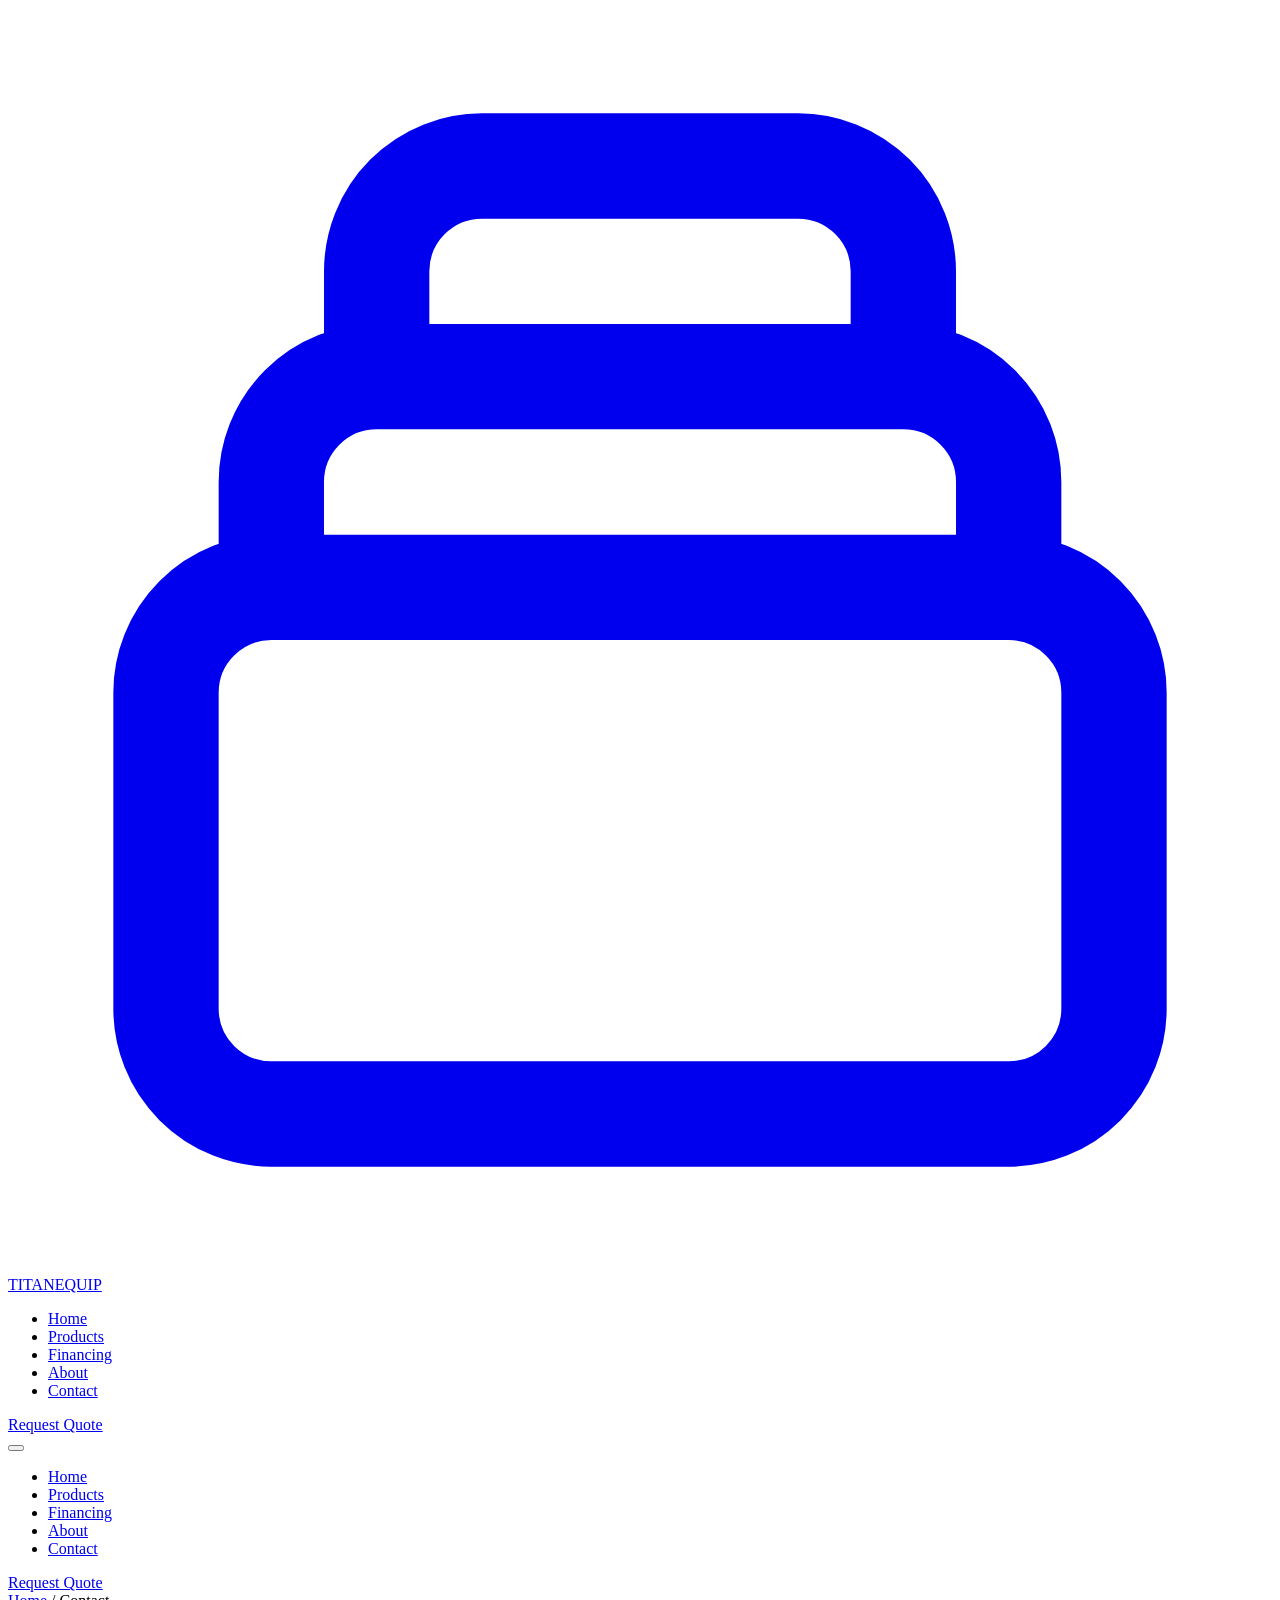
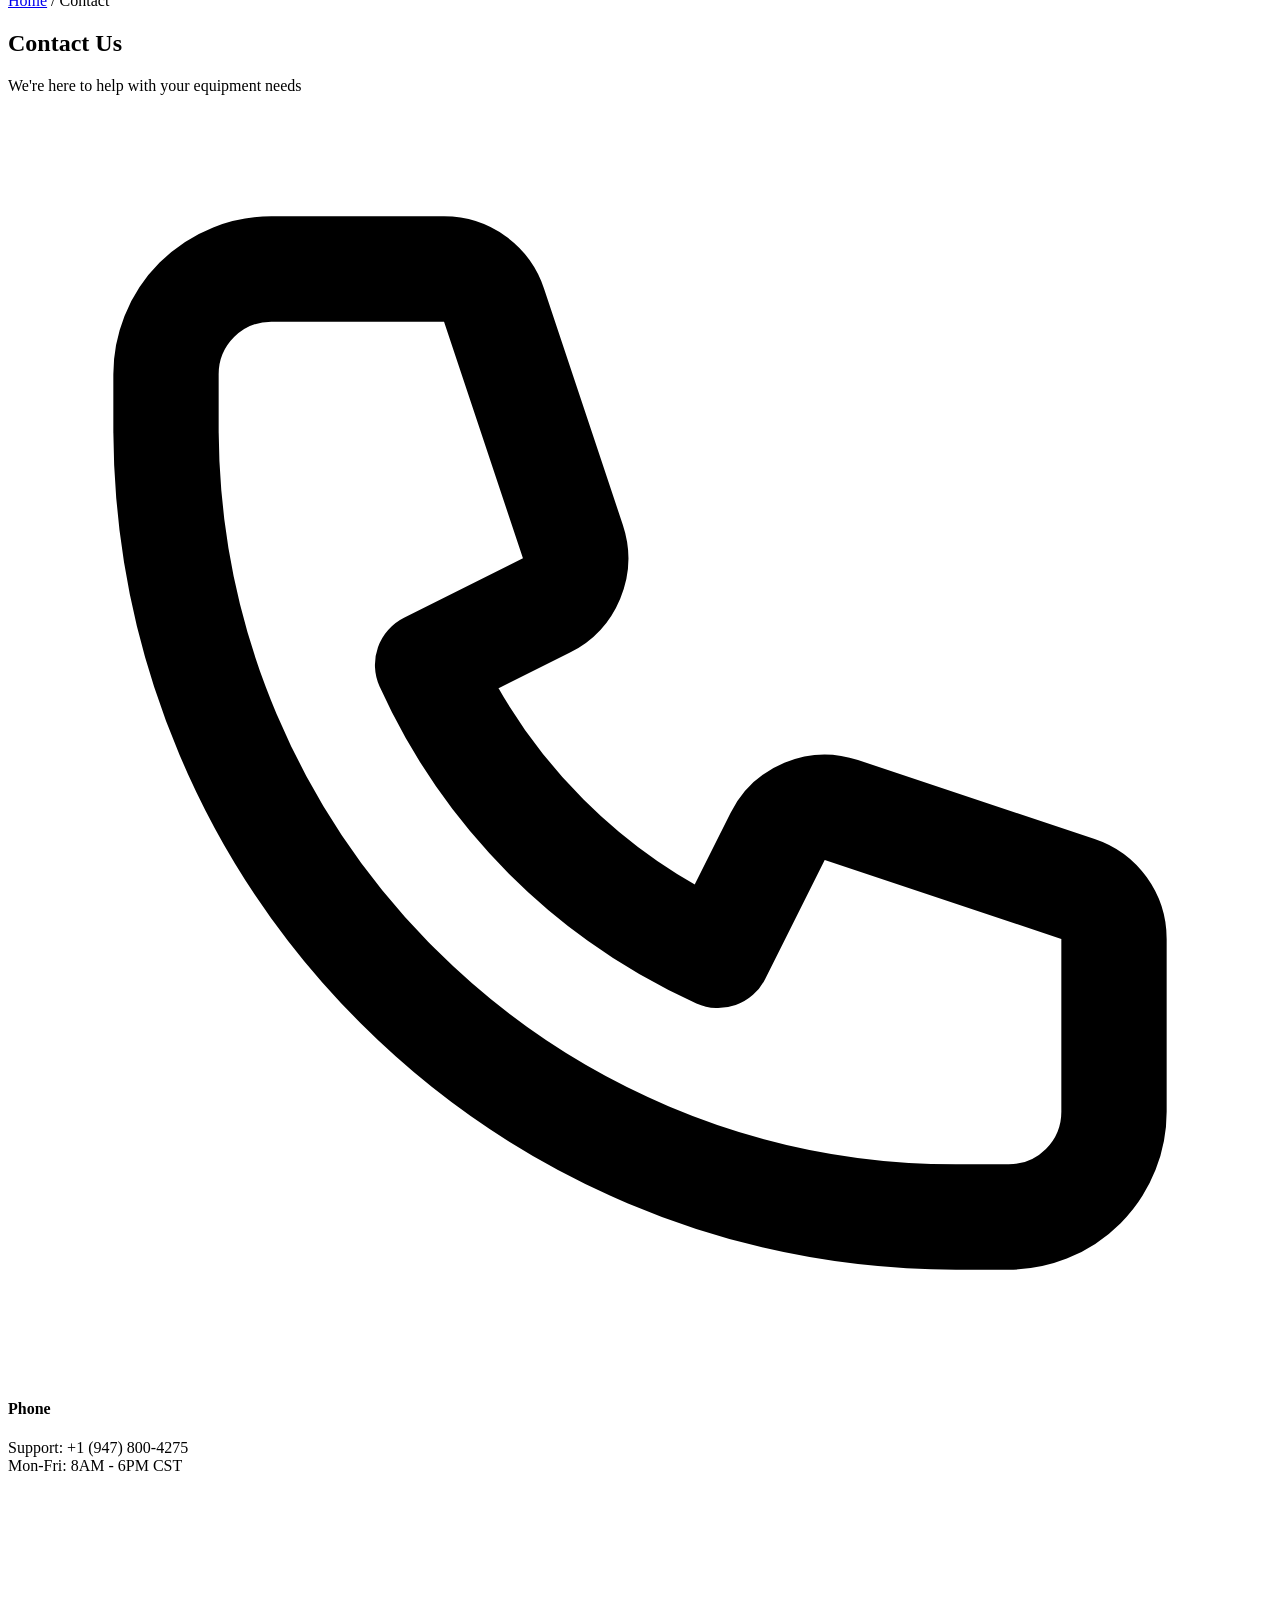
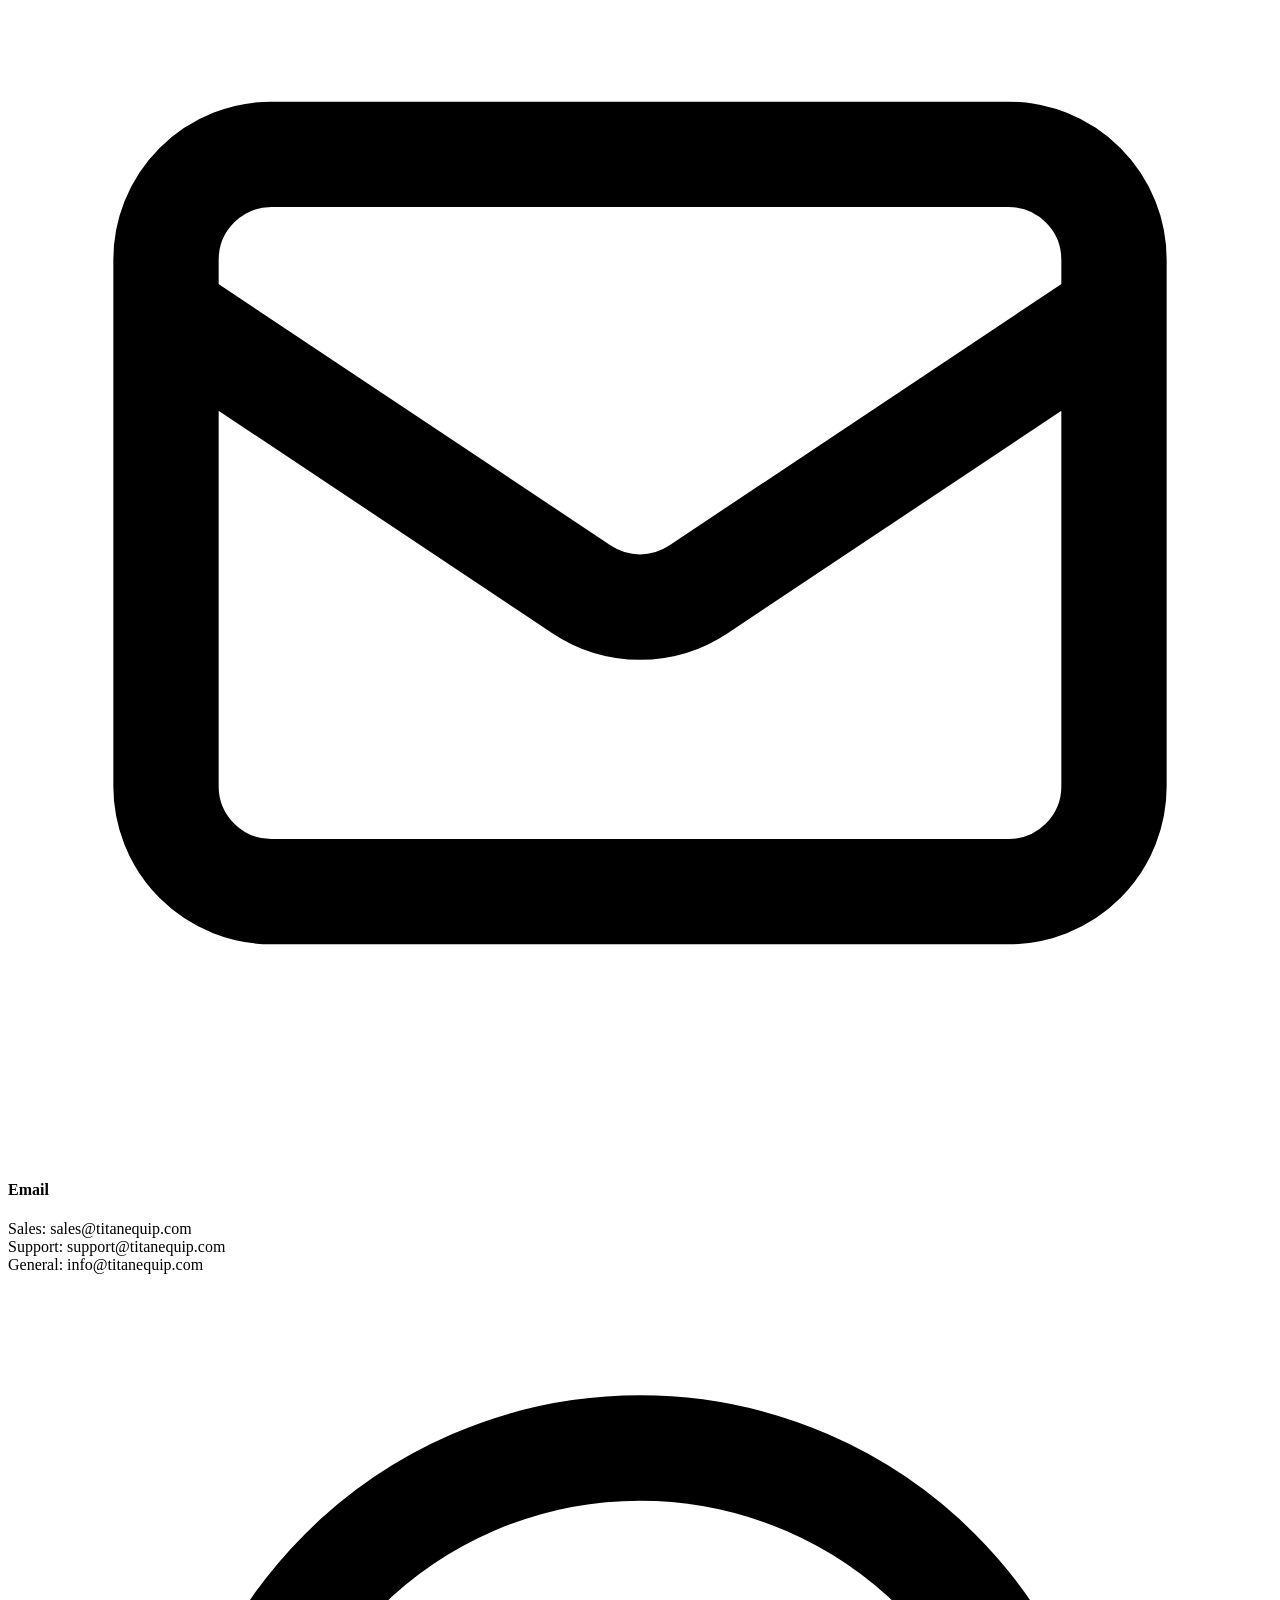
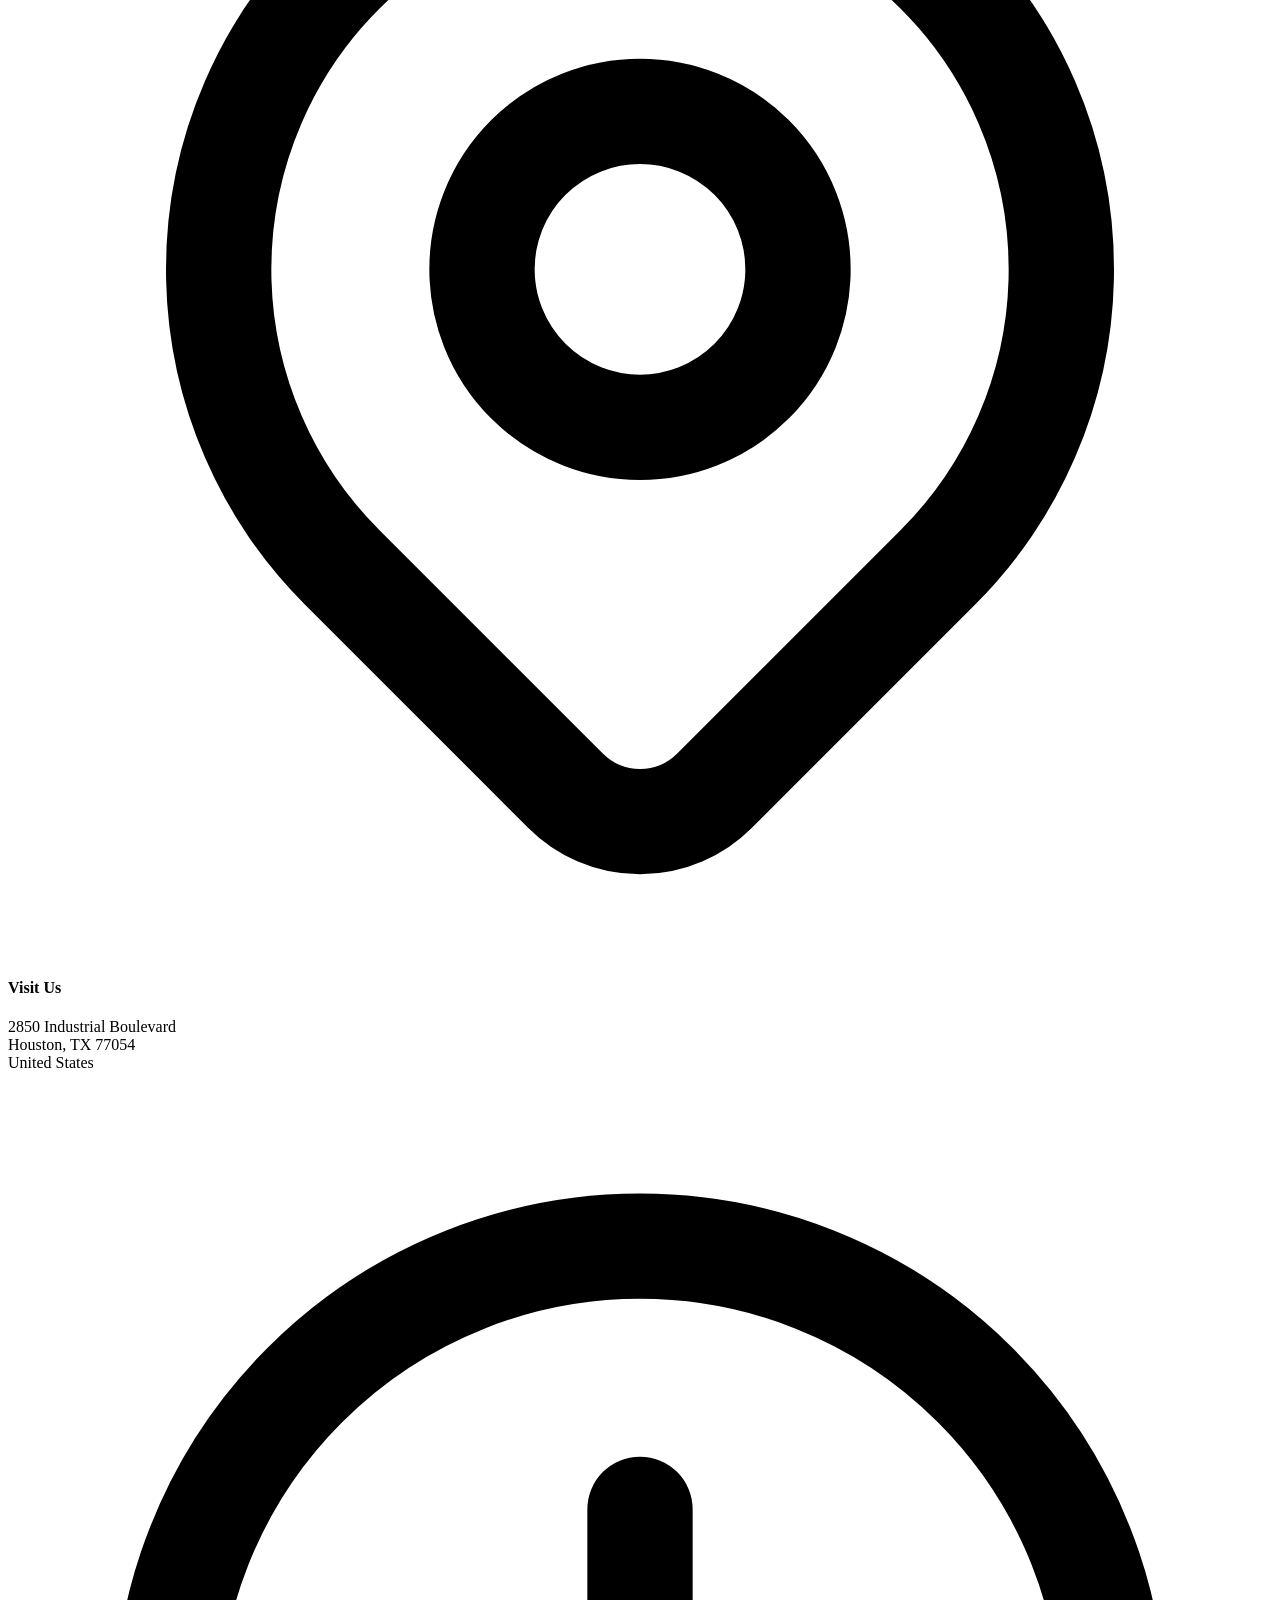
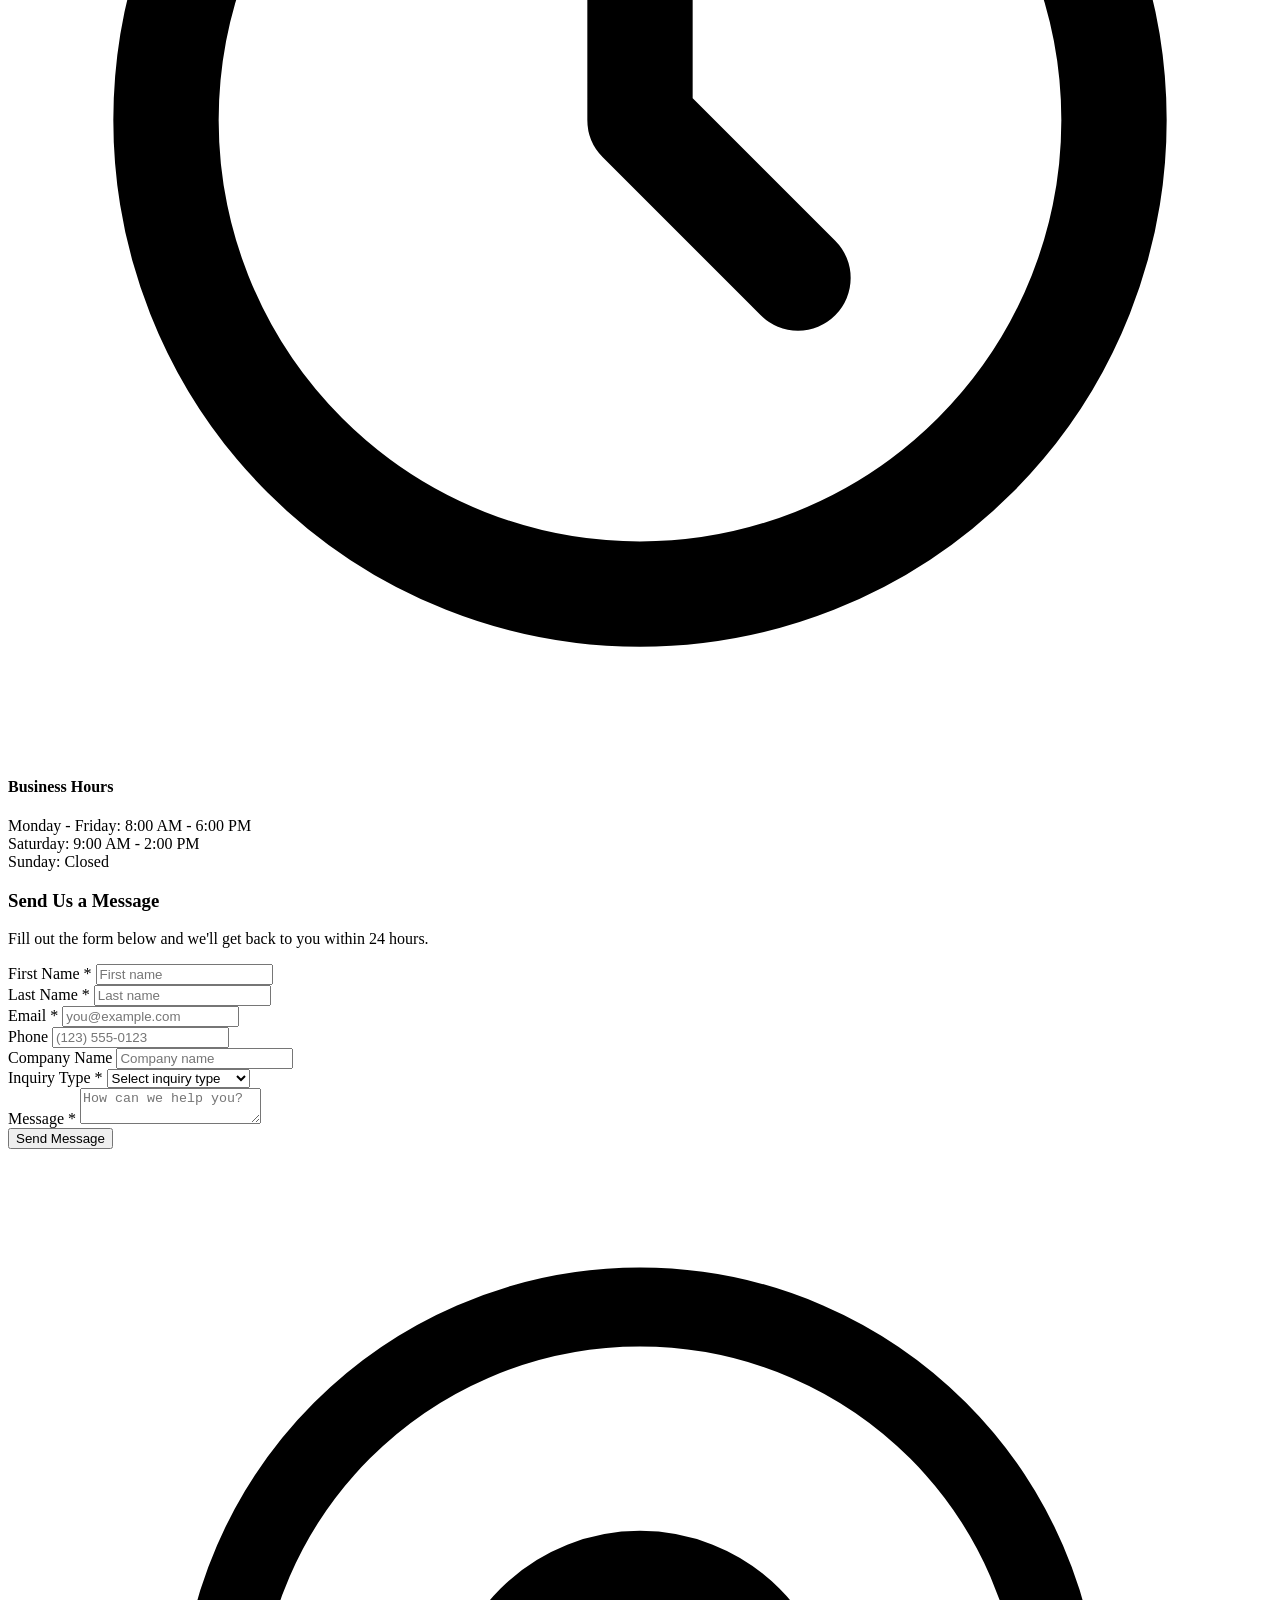
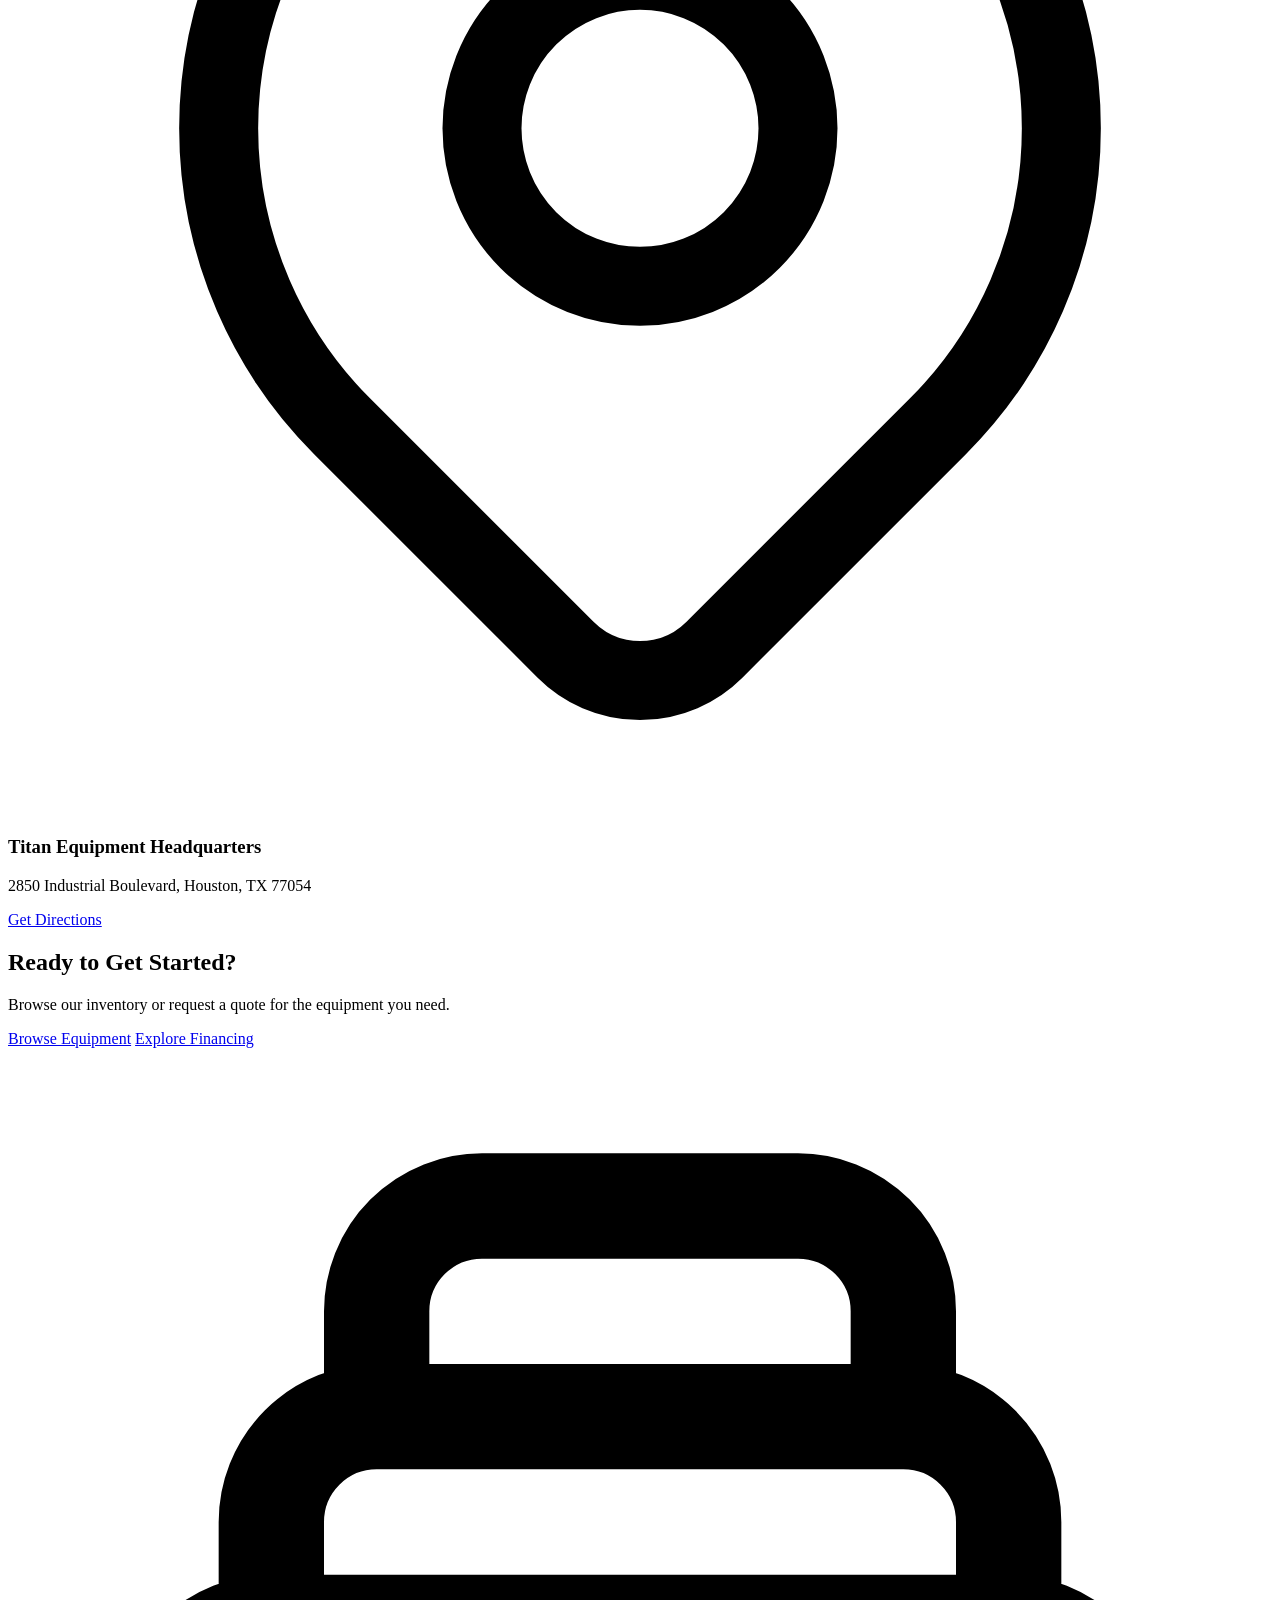
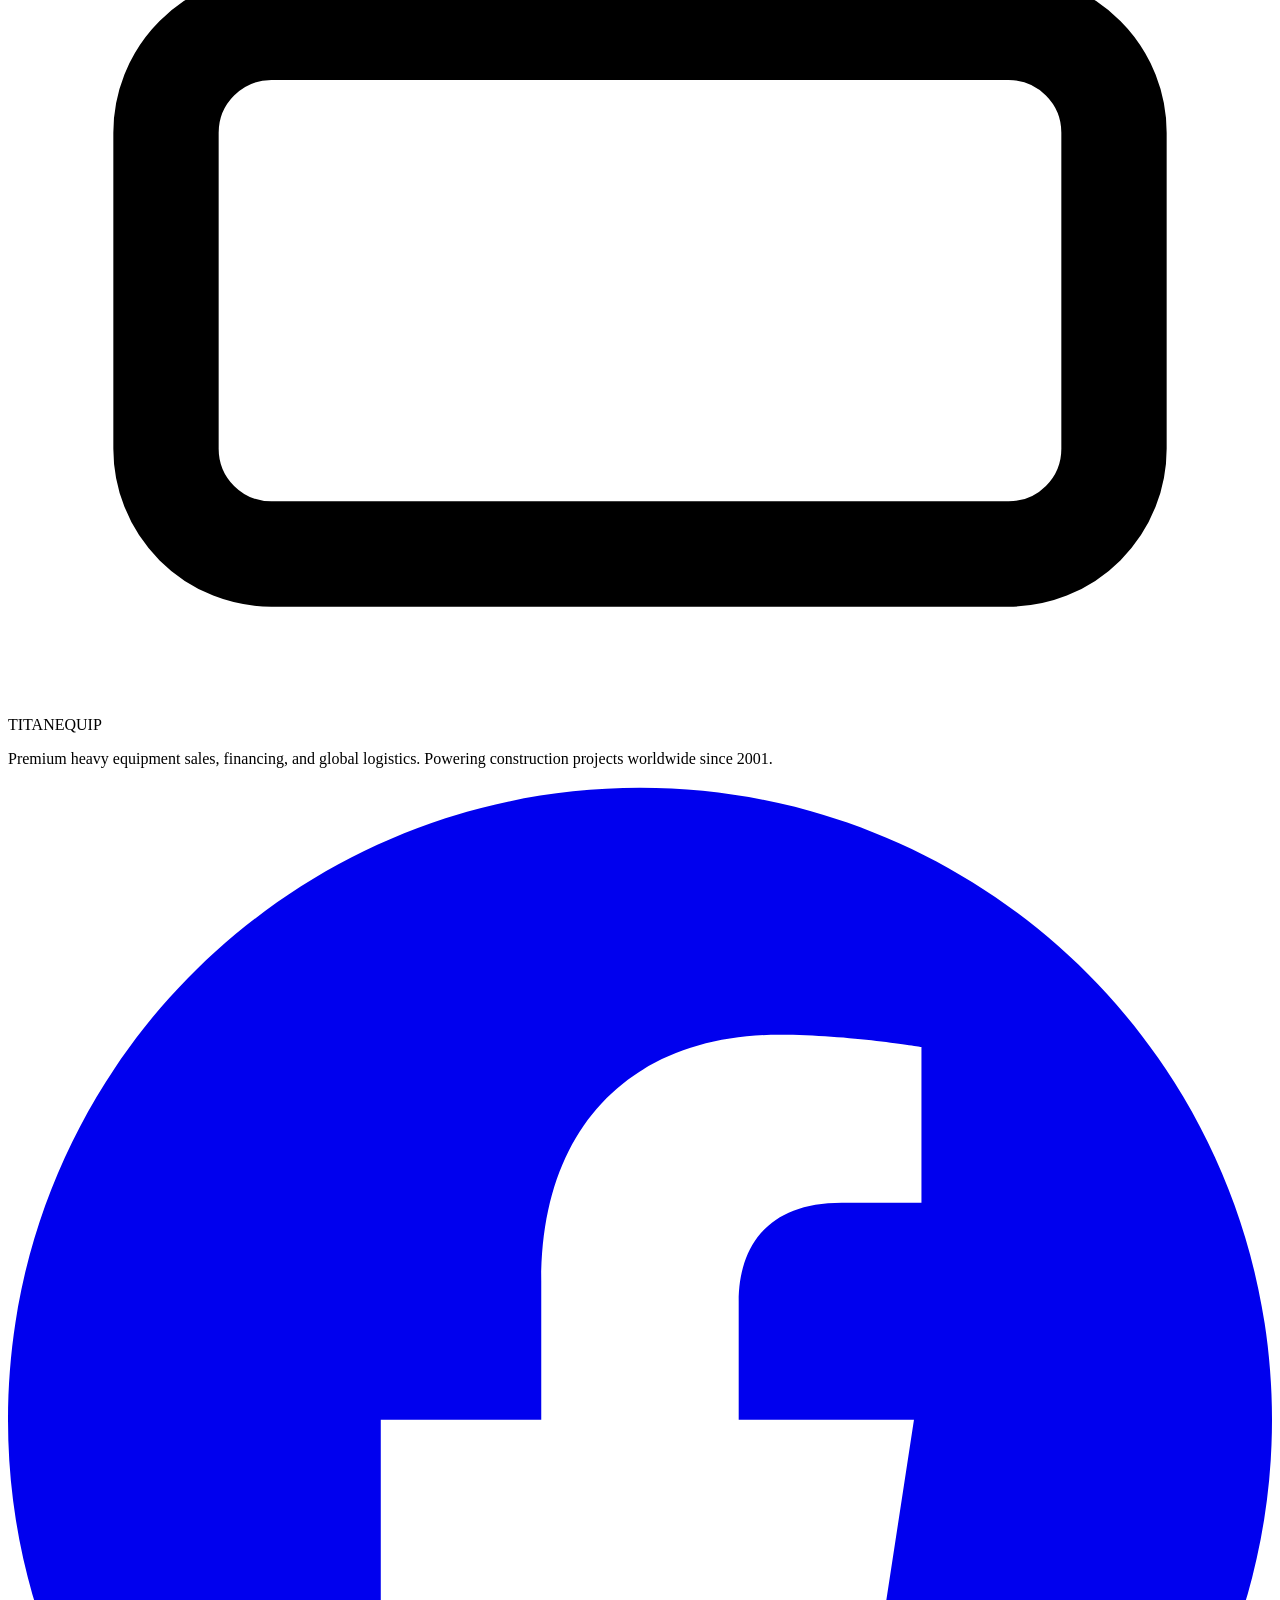
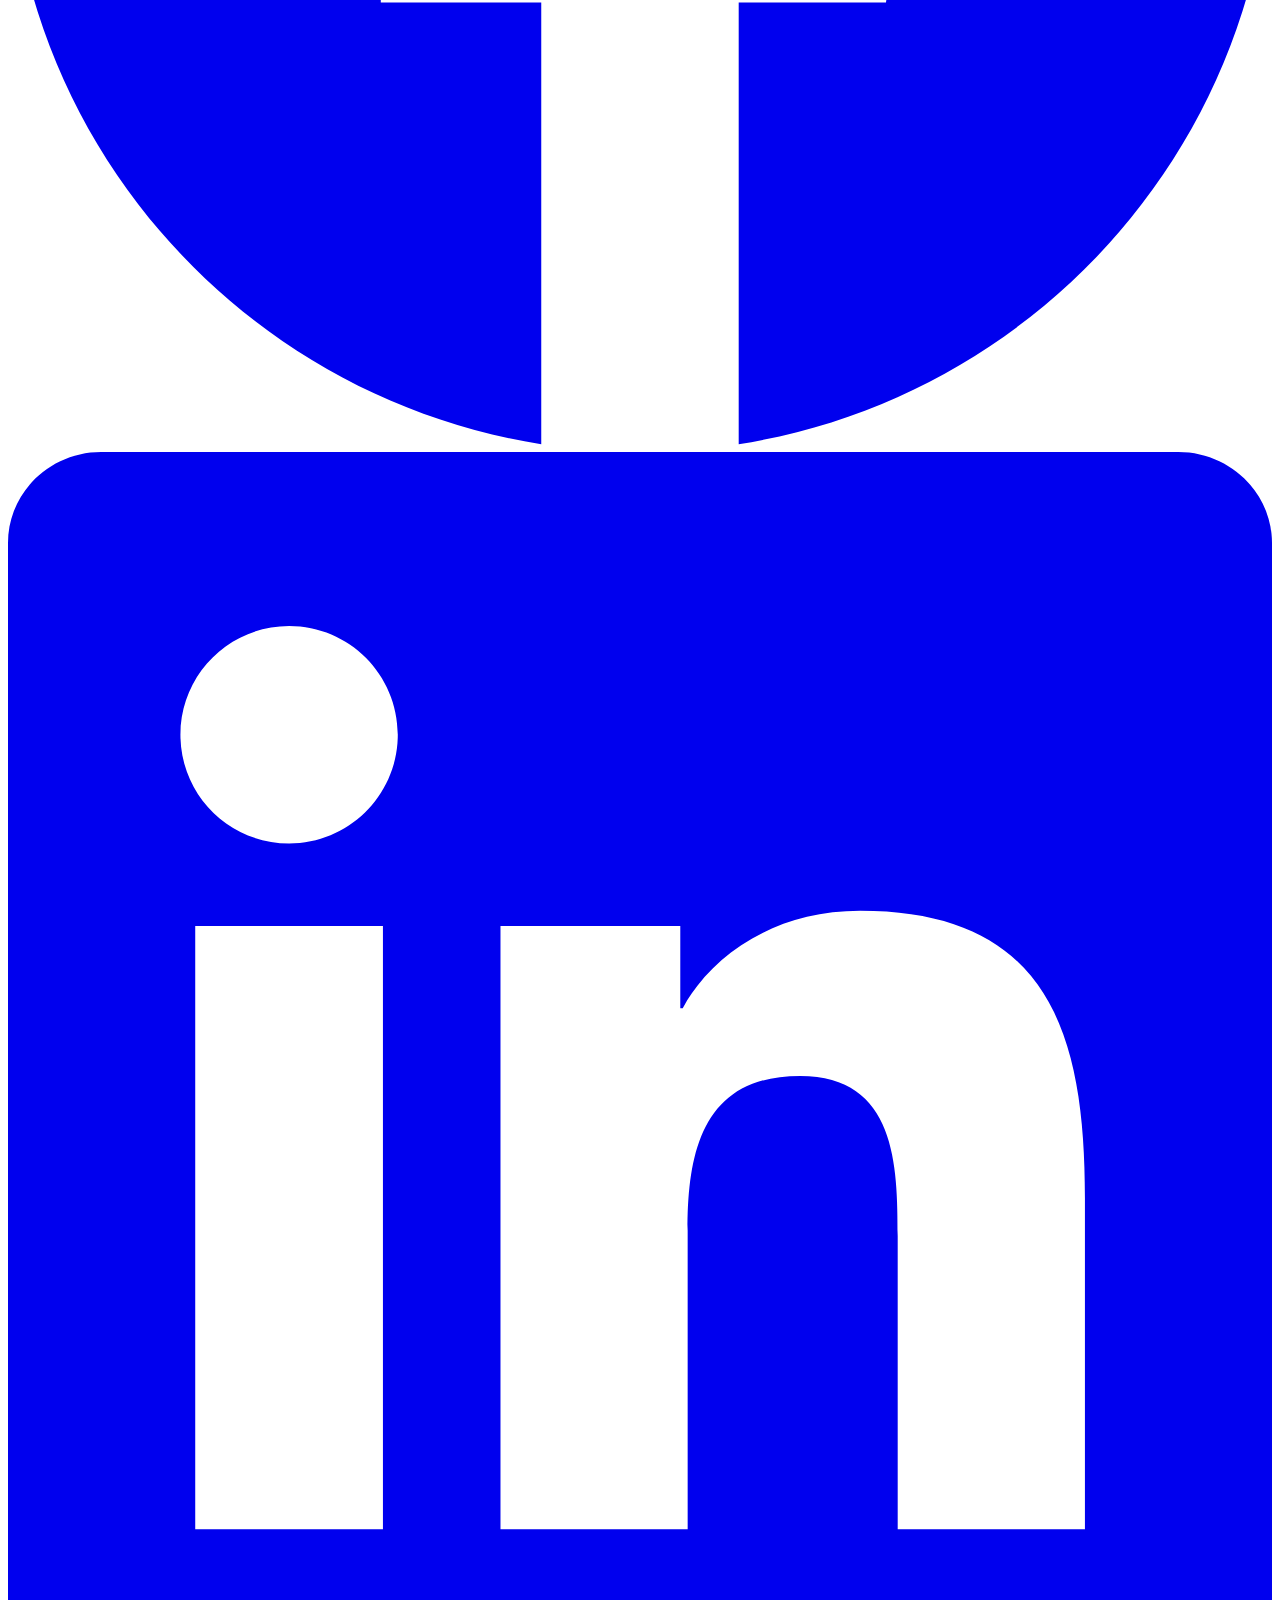
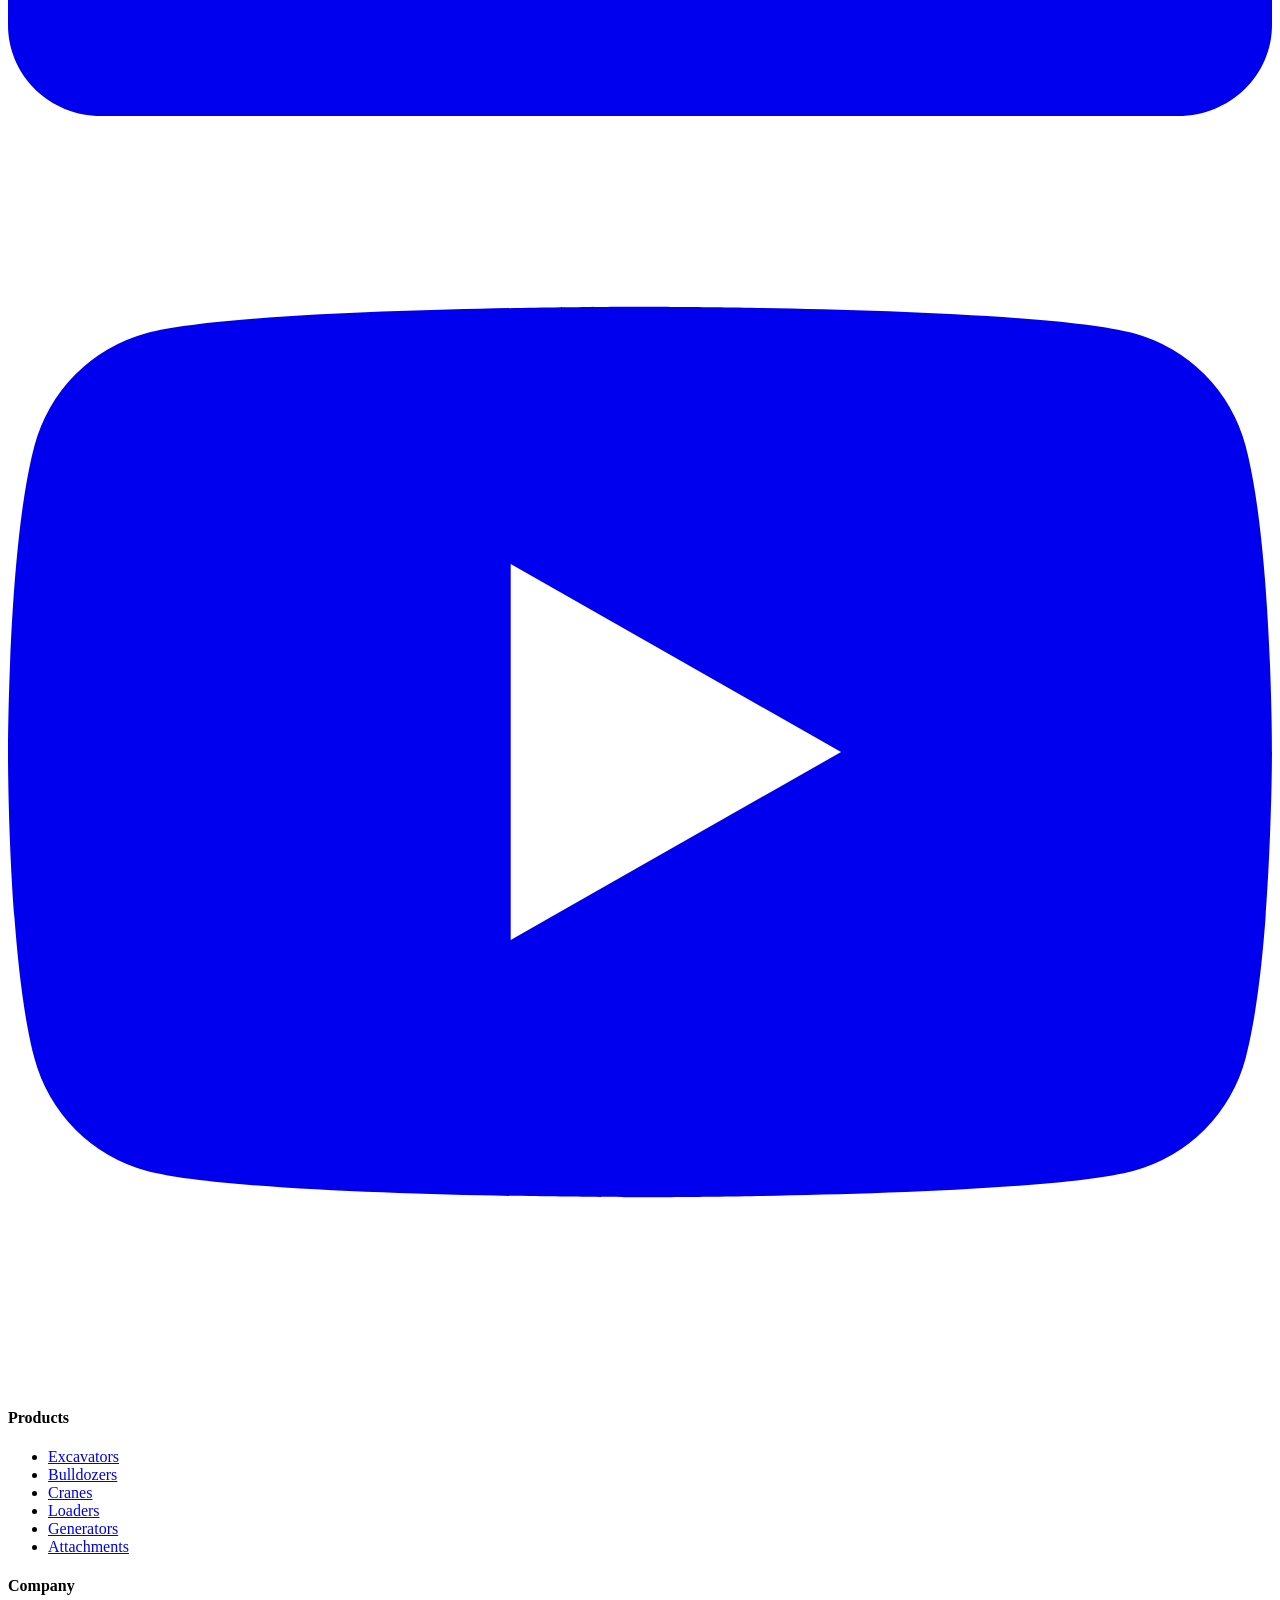
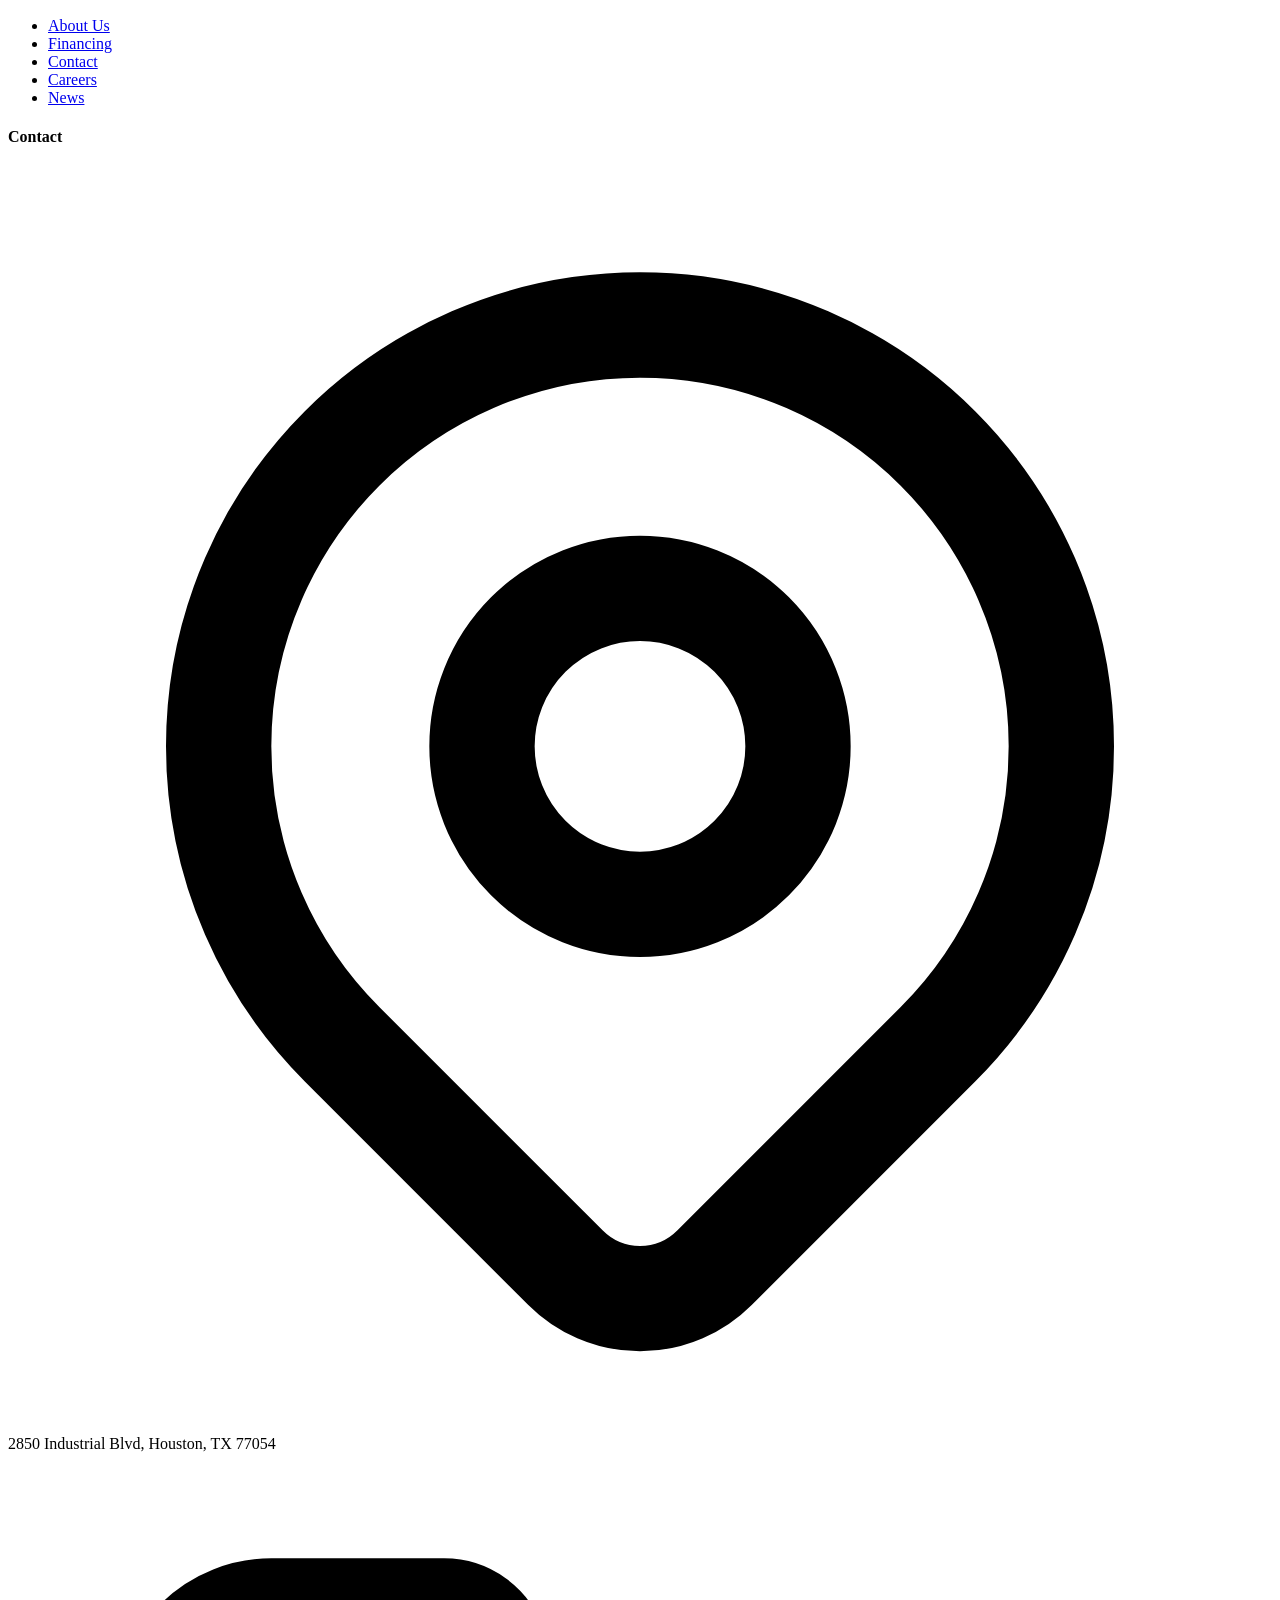
==== contact.html @ dc023cf0 "Add files via upload" ====
<!DOCTYPE html>
<html lang="en">
<head>
  <meta charset="UTF-8">
  <meta name="viewport" content="width=device-width, initial-scale=1.0">
  <meta name="description" content="Contact Titan Equipment for heavy machinery sales, financing, and support. Reach our team by phone, email, or visit our Houston showroom.">
  <title>Contact Us | Titan Equipment</title>
  
  <!-- Google Fonts -->
  <link rel="preconnect" href="https://fonts.googleapis.com">
  <link rel="preconnect" href="https://fonts.gstatic.com" crossorigin>
  <link href="https://fonts.googleapis.com/css2?family=Inter:wght@400;500;600;700&family=Oswald:wght@400;500;600;700&display=swap" rel="stylesheet">
  
  <!-- Styles -->
  <link rel="stylesheet" href="style.css">
</head>
<body>
  <!-- Header -->
  <header class="header">
    <div class="container">
      <div class="header-inner">
        <a href="index.html" class="logo">
          <div class="logo-icon">
            <svg xmlns="http://www.w3.org/2000/svg" fill="none" viewBox="0 0 24 24" stroke="currentColor">
              <path stroke-linecap="round" stroke-linejoin="round" stroke-width="2" d="M19 11H5m14 0a2 2 0 012 2v6a2 2 0 01-2 2H5a2 2 0 01-2-2v-6a2 2 0 012-2m14 0V9a2 2 0 00-2-2M5 11V9a2 2 0 012-2m0 0V5a2 2 0 012-2h6a2 2 0 012 2v2M7 7h10" />
            </svg>
          </div>
          <span class="logo-text">TITAN<span>EQUIP</span></span>
        </a>
        
        <nav class="nav-desktop">
          <ul class="nav-list">
            <li><a href="index.html" class="nav-link">Home</a></li>
            <li><a href="products.html" class="nav-link">Products</a></li>
            <li><a href="financing.html" class="nav-link">Financing</a></li>
            <li><a href="about.html" class="nav-link">About</a></li>
            <li><a href="contact.html" class="nav-link active">Contact</a></li>
          </ul>
          <a href="contact.html" class="btn btn-primary nav-cta">Request Quote</a>
        </nav>
        
        <button class="menu-toggle" aria-label="Toggle menu">
          <span></span>
          <span></span>
          <span></span>
        </button>
      </div>
    </div>
  </header>
  
  <!-- Mobile Navigation -->
  <nav class="nav-mobile">
    <ul class="nav-list">
      <li><a href="index.html" class="nav-link">Home</a></li>
      <li><a href="products.html" class="nav-link">Products</a></li>
      <li><a href="financing.html" class="nav-link">Financing</a></li>
      <li><a href="about.html" class="nav-link">About</a></li>
      <li><a href="contact.html" class="nav-link active">Contact</a></li>
    </ul>
    <a href="contact.html" class="btn btn-primary">Request Quote</a>
  </nav>
  <div class="overlay"></div>

  <main>
    <!-- Page Header -->
    <section class="page-header">
      <div class="container">
        <div class="page-header-content">
          <nav class="breadcrumbs">
            <a href="index.html">Home</a>
            <span>/</span>
            <span>Contact</span>
          </nav>
          <h1 class="page-title">Contact Us</h1>
          <p class="page-subtitle">We're here to help with your equipment needs</p>
        </div>
      </div>
    </section>

    <!-- Contact Section -->
    <section class="contact">
      <div class="container">
        <div class="contact-grid">
          <!-- Contact Info -->
          <div class="contact-info">
            <div class="contact-card">
              <div class="contact-card-icon">
                <svg xmlns="http://www.w3.org/2000/svg" fill="none" viewBox="0 0 24 24" stroke="currentColor">
                  <path stroke-linecap="round" stroke-linejoin="round" stroke-width="2" d="M3 5a2 2 0 012-2h3.28a1 1 0 01.948.684l1.498 4.493a1 1 0 01-.502 1.21l-2.257 1.13a11.042 11.042 0 005.516 5.516l1.13-2.257a1 1 0 011.21-.502l4.493 1.498a1 1 0 01.684.949V19a2 2 0 01-2 2h-1C9.716 21 3 14.284 3 6V5z" />
                </svg>
              </div>
              <h4>Phone</h4>
              <p>Support: +1 (947) 800-4275<br>
              Mon-Fri: 8AM - 6PM CST</p>
            </div>
            
            <div class="contact-card">
              <div class="contact-card-icon">
                <svg xmlns="http://www.w3.org/2000/svg" fill="none" viewBox="0 0 24 24" stroke="currentColor">
                  <path stroke-linecap="round" stroke-linejoin="round" stroke-width="2" d="M3 8l7.89 5.26a2 2 0 002.22 0L21 8M5 19h14a2 2 0 002-2V7a2 2 0 00-2-2H5a2 2 0 00-2 2v10a2 2 0 002 2z" />
                </svg>
              </div>
              <h4>Email</h4>
              <p>Sales: sales@titanequip.com<br>
              Support: support@titanequip.com<br>
              General: info@titanequip.com</p>
            </div>
            
            <div class="contact-card">
              <div class="contact-card-icon">
                <svg xmlns="http://www.w3.org/2000/svg" fill="none" viewBox="0 0 24 24" stroke="currentColor">
                  <path stroke-linecap="round" stroke-linejoin="round" stroke-width="2" d="M17.657 16.657L13.414 20.9a1.998 1.998 0 01-2.827 0l-4.244-4.243a8 8 0 1111.314 0z" />
                  <path stroke-linecap="round" stroke-linejoin="round" stroke-width="2" d="M15 11a3 3 0 11-6 0 3 3 0 016 0z" />
                </svg>
              </div>
              <h4>Visit Us</h4>
              <p>2850 Industrial Boulevard<br>
              Houston, TX 77054<br>
              United States</p>
            </div>
            
            <div class="contact-card">
              <div class="contact-card-icon">
                <svg xmlns="http://www.w3.org/2000/svg" fill="none" viewBox="0 0 24 24" stroke="currentColor">
                  <path stroke-linecap="round" stroke-linejoin="round" stroke-width="2" d="M12 8v4l3 3m6-3a9 9 0 11-18 0 9 9 0 0118 0z" />
                </svg>
              </div>
              <h4>Business Hours</h4>
              <p>Monday - Friday: 8:00 AM - 6:00 PM<br>
              Saturday: 9:00 AM - 2:00 PM<br>
              Sunday: Closed</p>
            </div>
          </div>
          
          <!-- Contact Form -->
          <div class="contact-form-wrapper">
            <h3>Send Us a Message</h3>
            <p class="muted-note">Fill out the form below and we'll get back to you within 24 hours.</p>
            
            <form class="contact-form" onsubmit="event.preventDefault(); alert('Thank you for your message. We will get back to you within 24 hours.');">
              <div class="form-row">
                <div class="form-group">
                  <label class="form-label" for="first-name">First Name *</label>
                  <input id="first-name" type="text" class="form-input" placeholder="First name" required>
                </div>
                <div class="form-group">
                  <label class="form-label" for="last-name">Last Name *</label>
                  <input id="last-name" type="text" class="form-input" placeholder="Last name" required>
                </div>
              </div>
              
              <div class="form-row">
                <div class="form-group">
                  <label class="form-label" for="email">Email *</label>
                  <input id="email" type="email" class="form-input" placeholder="you@example.com" required>
                </div>
                <div class="form-group">
                  <label class="form-label" for="phone">Phone</label>
                  <input id="phone" type="tel" class="form-input" placeholder="(123) 555-0123">
                </div>
              </div>
              
              <div class="form-group">
                <label class="form-label" for="company">Company Name</label>
                <input id="company" type="text" class="form-input" placeholder="Company name">
              </div>
              
              <div class="form-group">
                <label class="form-label" for="inquiry-type">Inquiry Type *</label>
                <select id="inquiry-type" class="form-select" required>
                  <option value="">Select inquiry type</option>
                  <option value="sales">Equipment Sales</option>
                  <option value="financing">Financing</option>
                  <option value="parts">Parts & Service</option>
                  <option value="shipping">Shipping & Logistics</option>
                  <option value="other">Other</option>
                </select>
              </div>
              
              <div class="form-group">
                <label class="form-label" for="message">Message *</label>
                <textarea id="message" class="form-textarea" placeholder="How can we help you?" required></textarea>
              </div>
              
              <button type="submit" class="btn btn-primary btn-large btn-full">Send Message</button>
            </form>
          </div>
        </div>
      </div>
    </section>

    <!-- Map Section -->
    <section class="map-section">
          <div class="map-container">
        <div class="map-placeholder">
          <svg xmlns="http://www.w3.org/2000/svg" fill="none" viewBox="0 0 24 24" stroke="currentColor">
            <path stroke-linecap="round" stroke-linejoin="round" stroke-width="1.5" d="M17.657 16.657L13.414 20.9a1.998 1.998 0 01-2.827 0l-4.244-4.243a8 8 0 1111.314 0z" />
            <path stroke-linecap="round" stroke-linejoin="round" stroke-width="1.5" d="M15 11a3 3 0 11-6 0 3 3 0 016 0z" />
          </svg>
          <h3 class="map-heading">Titan Equipment Headquarters</h3>
          <p class="muted-note">2850 Industrial Boulevard, Houston, TX 77054</p>
          <a href="https://maps.google.com" target="_blank" rel="noopener noreferrer" class="btn btn-primary mt-3">Get Directions</a>
        </div>
      </div>
    </section>

    <!-- CTA Section -->
    <section class="cta-section">
      <div class="container">
        <div class="cta-content">
          <h2 class="cta-title">Ready to Get Started?</h2>
          <p class="cta-description">Browse our inventory or request a quote for the equipment you need.</p>
          <div class="cta-buttons">
            <a href="products.html" class="btn btn-large cta-button">Browse Equipment</a>
            <a href="financing.html" class="btn btn-secondary btn-large">Explore Financing</a>
          </div>
        </div>
      </div>
    </section>
  </main>

  <!-- Footer -->
  <footer class="footer">
    <div class="container">
      <div class="footer-grid">
        <div class="footer-brand">
          <div class="footer-logo">
            <div class="logo-icon">
              <svg xmlns="http://www.w3.org/2000/svg" fill="none" viewBox="0 0 24 24" stroke="currentColor">
                <path stroke-linecap="round" stroke-linejoin="round" stroke-width="2" d="M19 11H5m14 0a2 2 0 012 2v6a2 2 0 01-2 2H5a2 2 0 01-2-2v-6a2 2 0 012-2m14 0V9a2 2 0 00-2-2M5 11V9a2 2 0 012-2m0 0V5a2 2 0 012-2h6a2 2 0 012 2v2M7 7h10" />
              </svg>
            </div>
            <span class="footer-logo-text">TITAN<span>EQUIP</span></span>
          </div>
          <p class="footer-description">Premium heavy equipment sales, financing, and global logistics. Powering construction projects worldwide since 2001.</p>
          <div class="footer-social">
            <a href="#" aria-label="Facebook">
              <svg xmlns="http://www.w3.org/2000/svg" fill="currentColor" viewBox="0 0 24 24">
                <path d="M24 12.073c0-6.627-5.373-12-12-12s-12 5.373-12 12c0 5.99 4.388 10.954 10.125 11.854v-8.385H7.078v-3.47h3.047V9.43c0-3.007 1.792-4.669 4.533-4.669 1.312 0 2.686.235 2.686.235v2.953H15.83c-1.491 0-1.956.925-1.956 1.874v2.25h3.328l-.532 3.47h-2.796v8.385C19.612 23.027 24 18.062 24 12.073z"/>
              </svg>
            </a>
            <a href="#" aria-label="LinkedIn">
              <svg xmlns="http://www.w3.org/2000/svg" fill="currentColor" viewBox="0 0 24 24">
                <path d="M20.447 20.452h-3.554v-5.569c0-1.328-.027-3.037-1.852-3.037-1.853 0-2.136 1.445-2.136 2.939v5.667H9.351V9h3.414v1.561h.046c.477-.9 1.637-1.85 3.37-1.85 3.601 0 4.267 2.37 4.267 5.455v6.286zM5.337 7.433c-1.144 0-2.063-.926-2.063-2.065 0-1.138.92-2.063 2.063-2.063 1.14 0 2.064.925 2.064 2.063 0 1.139-.925 2.065-2.064 2.065zm1.782 13.019H3.555V9h3.564v11.452zM22.225 0H1.771C.792 0 0 .774 0 1.729v20.542C0 23.227.792 24 1.771 24h20.451C23.2 24 24 23.227 24 22.271V1.729C24 .774 23.2 0 22.222 0h.003z"/>
              </svg>
            </a>
            <a href="#" aria-label="YouTube">
              <svg xmlns="http://www.w3.org/2000/svg" fill="currentColor" viewBox="0 0 24 24">
                <path d="M23.498 6.186a3.016 3.016 0 0 0-2.122-2.136C19.505 3.545 12 3.545 12 3.545s-7.505 0-9.377.505A3.017 3.017 0 0 0 .502 6.186C0 8.07 0 12 0 12s0 3.93.502 5.814a3.016 3.016 0 0 0 2.122 2.136c1.871.505 9.376.505 9.376.505s7.505 0 9.377-.505a3.015 3.015 0 0 0 2.122-2.136C24 15.93 24 12 24 12s0-3.93-.502-5.814zM9.545 15.568V8.432L15.818 12l-6.273 3.568z"/>
              </svg>
            </a>
          </div>
        </div>
        
        <div class="footer-links-column">
          <h4 class="footer-title">Products</h4>
          <ul class="footer-links">
            <li><a href="products.html">Excavators</a></li>
            <li><a href="products.html">Bulldozers</a></li>
            <li><a href="products.html">Cranes</a></li>
            <li><a href="products.html">Loaders</a></li>
            <li><a href="products.html">Generators</a></li>
            <li><a href="products.html">Attachments</a></li>
          </ul>
        </div>
        
        <div class="footer-links-column">
          <h4 class="footer-title">Company</h4>
          <ul class="footer-links">
            <li><a href="about.html">About Us</a></li>
            <li><a href="financing.html">Financing</a></li>
            <li><a href="contact.html">Contact</a></li>
            <li><a href="#">Careers</a></li>
            <li><a href="#">News</a></li>
          </ul>
        </div>
        
        <div class="footer-contact-column">
          <h4 class="footer-title">Contact</h4>
          <div class="footer-contact">
            <div class="footer-contact-item">
              <svg xmlns="http://www.w3.org/2000/svg" fill="none" viewBox="0 0 24 24" stroke="currentColor">
                <path stroke-linecap="round" stroke-linejoin="round" stroke-width="2" d="M17.657 16.657L13.414 20.9a1.998 1.998 0 01-2.827 0l-4.244-4.243a8 8 0 1111.314 0z" />
                <path stroke-linecap="round" stroke-linejoin="round" stroke-width="2" d="M15 11a3 3 0 11-6 0 3 3 0 016 0z" />
              </svg>
              <span>2850 Industrial Blvd, Houston, TX 77054</span>
            </div>
            <div class="footer-contact-item">
              <svg xmlns="http://www.w3.org/2000/svg" fill="none" viewBox="0 0 24 24" stroke="currentColor">
                <path stroke-linecap="round" stroke-linejoin="round" stroke-width="2" d="M3 5a2 2 0 012-2h3.28a1 1 0 01.948.684l1.498 4.493a1 1 0 01-.502 1.21l-2.257 1.13a11.042 11.042 0 005.516 5.516l1.13-2.257a1 1 0 011.21-.502l4.493 1.498a1 1 0 01.684.949V19a2 2 0 01-2 2h-1C9.716 21 3 14.284 3 6V5z" />
              </svg>
              <span>+1 (947) 800-4275</span>
            </div>
            <div class="footer-contact-item">
              <svg xmlns="http://www.w3.org/2000/svg" fill="none" viewBox="0 0 24 24" stroke="currentColor">
                <path stroke-linecap="round" stroke-linejoin="round" stroke-width="2" d="M3 8l7.89 5.26a2 2 0 002.22 0L21 8M5 19h14a2 2 0 002-2V7a2 2 0 00-2-2H5a2 2 0 00-2 2v10a2 2 0 002 2z" />
              </svg>
              <span>sales@titanequip.com</span>
            </div>
          </div>
        </div>
      </div>
      
      <div class="footer-bottom">
        <p class="footer-copyright">&copy; 2024 Titan Equipment. All rights reserved.</p>
        <div class="footer-legal">
          <a href="#">Privacy Policy</a>
          <a href="#">Terms of Service</a>
        </div>
      </div>
    </div>
  </footer>

  <!-- Scripts -->
  <script src="main.js"></script>
</body>
</html>
---- style.css ----
@import url('css/style.css');
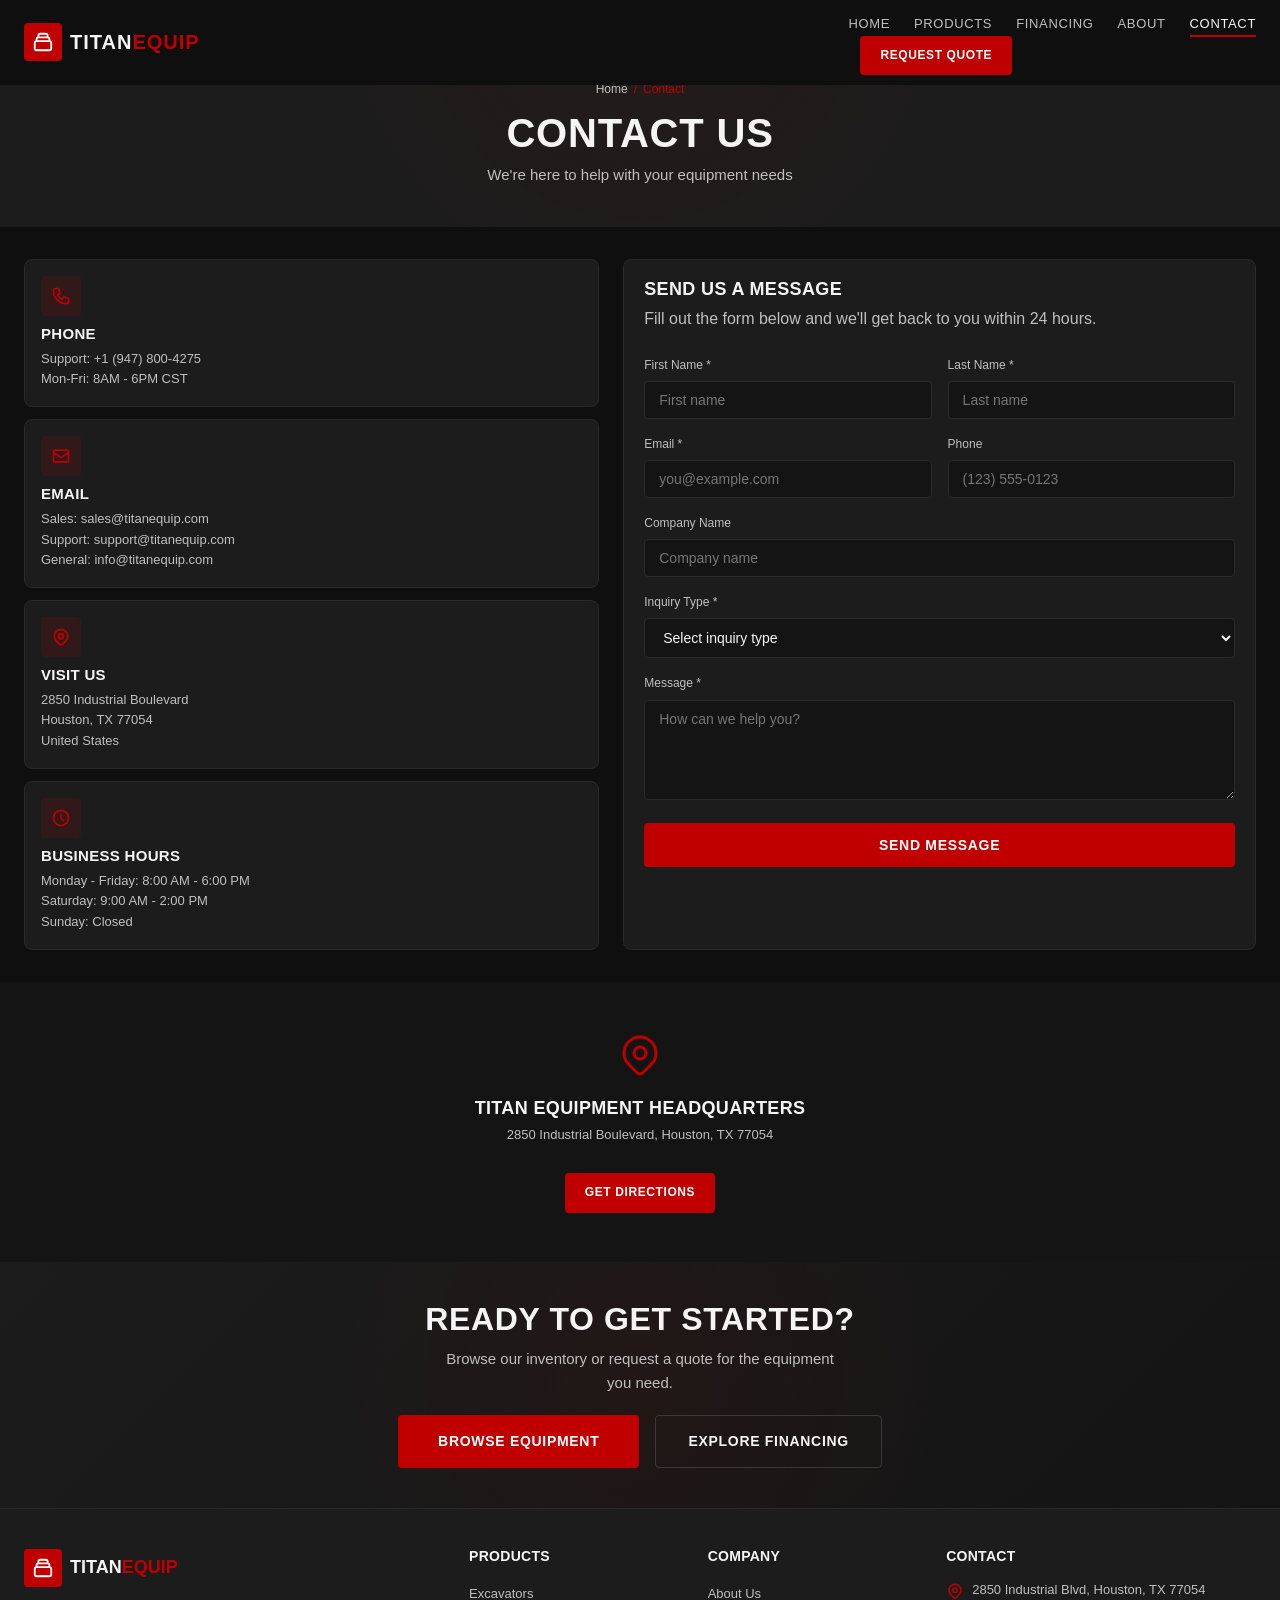
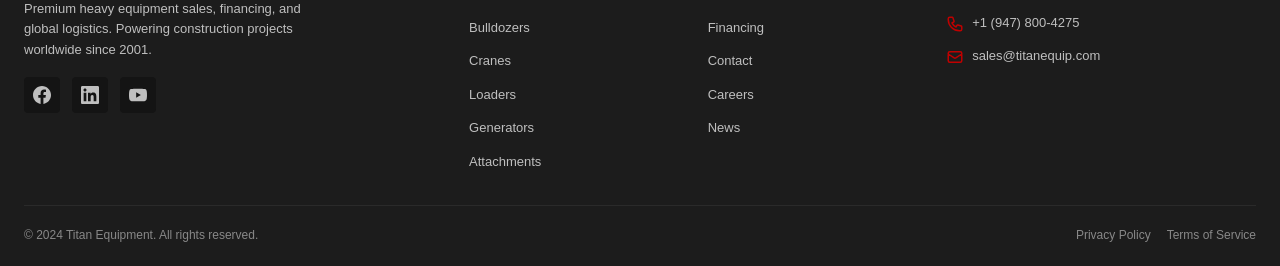
==== commit 5c6fe174: "Add files via upload" ====
--- a/contact.html
+++ b/contact.html
@@ -313,5 +313,18 @@
 
   <!-- Scripts -->
   <script src="main.js"></script>
+  <!--Start of Tawk.to Script-->
+<script type="text/javascript">
+var Tawk_API=Tawk_API||{}, Tawk_LoadStart=new Date();
+(function(){
+var s1=document.createElement("script"),s0=document.getElementsByTagName("script")[0];
+s1.async=true;
+s1.src='https://embed.tawk.to/69a24ea4730f651c3614087b/1jih14gm2';
+s1.charset='UTF-8';
+s1.setAttribute('crossorigin','*');
+s0.parentNode.insertBefore(s1,s0);
+})();
+</script>
+<!--End of Tawk.to Script-->
 </body>
 </html>
--- a/style.css
+++ b/style.css
@@ -1 +1,349 @@
-@import url('css/style.css');
+/* ============================================
+   TITAN EQUIPMENT - RED & BLACK INDUSTRIAL THEME
+   Equipment + Tools Store
+   ============================================ */
+
+:root {
+  --color-bg-primary: #0f0f0f;
+  --color-bg-secondary: #1c1c1c;
+  --color-bg-tertiary: #141414;
+  --color-bg-card: #1c1c1c;
+  --color-text-primary: #f5f5f5;
+  --color-text-secondary: #bfbfbf;
+  --color-text-muted: #888888;
+  --color-accent: #c00000;
+  --color-accent-hover: #900000;
+  --color-border: #2a2a2a;
+  --color-border-light: #3a3a3a;
+  --font-primary: 'Inter', -apple-system, BlinkMacSystemFont, 'Segoe UI', Roboto, sans-serif;
+  --font-display: 'Oswald', 'Bebas Neue', Impact, sans-serif;
+  --transition-fast: 0.15s ease;
+  --transition-normal: 0.3s ease;
+  --shadow-sm: 0 1px 2px rgba(0, 0, 0, 0.5);
+  --shadow-md: 0 4px 6px rgba(0, 0, 0, 0.6);
+  --shadow-lg: 0 10px 25px rgba(0, 0, 0, 0.7);
+  --radius-sm: 4px;
+  --radius-md: 8px;
+  --radius-lg: 12px;
+}
+
+*, *::before, *::after { box-sizing: border-box; margin: 0; padding: 0; }
+html { scroll-behavior: smooth; font-size: 16px; }
+body { font-family: var(--font-primary); background-color: var(--color-bg-primary); color: var(--color-text-primary); line-height: 1.6; overflow-x: hidden; -webkit-font-smoothing: antialiased; }
+img { max-width: 100%; height: auto; display: block; }
+a { color: inherit; text-decoration: none; transition: color var(--transition-fast); }
+a:hover { color: var(--color-accent); }
+ul, ol { list-style: none; }
+button { font-family: inherit; cursor: pointer; border: none; background: none; }
+input, textarea, select { font-family: inherit; font-size: inherit; }
+
+h1, h2, h3, h4, h5, h6 { font-family: var(--font-display); font-weight: 700; line-height: 1.1; text-transform: uppercase; letter-spacing: 0.02em; color: var(--color-text-primary); }
+
+/* Utility classes replacing inline styles moved from HTML */
+.muted-note { color: var(--color-text-secondary); margin-bottom: 1.5rem; }
+.map-heading { font-size: 1.5rem; margin-bottom: 0.5rem; color: var(--color-text-primary); }
+.cta-buttons { display: flex; gap: 1rem; justify-content: center; flex-wrap: wrap; }
+.centered-form { max-width: 800px; margin: 0 auto; }
+h1 { font-size: clamp(2rem, 8vw, 4rem); }
+h2 { font-size: clamp(1.5rem, 5vw, 2.5rem); }
+h3 { font-size: clamp(1.125rem, 3vw, 1.5rem); }
+p { color: var(--color-text-secondary); }
+
+.section-label { font-family: var(--font-display); font-size: 0.75rem; font-weight: 500; text-transform: uppercase; letter-spacing: 0.15em; color: var(--color-accent); margin-bottom: 0.75rem; }
+
+.container { width: 100%; max-width: 1400px; margin: 0 auto; padding: 0 0.75rem; }
+@media (min-width: 640px) { .container { padding: 0 1rem; } }
+@media (min-width: 1024px) { .container { padding: 0 1.5rem; } }
+
+.btn { display: inline-flex; align-items: center; justify-content: center; gap: 0.5rem; padding: 0.625rem 1.25rem; font-family: var(--font-display); font-size: 0.75rem; font-weight: 600; text-transform: uppercase; letter-spacing: 0.05em; border-radius: var(--radius-sm); transition: all var(--transition-normal); white-space: nowrap; }
+.btn-primary { background-color: var(--color-accent); color: #ffffff; }
+.btn-primary:hover { background-color: var(--color-accent-hover); color: #ffffff; transform: translateY(-2px); box-shadow: 0 4px 15px rgba(192, 0, 0, 0.35); }
+.btn-secondary { background-color: transparent; color: var(--color-text-primary); border: 1px solid var(--color-border-light); }
+.btn-secondary:hover { border-color: var(--color-accent); color: var(--color-accent); transform: translateY(-2px); }
+.btn-large { padding: 0.875rem 2rem; font-size: 0.875rem; }
+.btn-full { width: 100%; }
+
+/* Header */
+.header { position: fixed; top: 0; left: 0; right: 0; z-index: 1000; background-color: var(--color-bg-primary); padding: 0.625rem 0; }
+.header-inner { display: flex; align-items: center; justify-content: space-between; }
+.logo { display: flex; align-items: center; gap: 0.5rem; }
+.logo-icon { width: 34px; height: 34px; background-color: var(--color-accent); border-radius: var(--radius-sm); display: flex; align-items: center; justify-content: center; }
+.logo-icon svg { width: 20px; height: 20px; color: #ffffff; }
+.logo-text { font-family: var(--font-display); font-size: 1.125rem; font-weight: 700; letter-spacing: 0.05em; color: var(--color-text-primary); }
+.logo-text span { color: var(--color-accent); }
+
+.nav-desktop { display: none; }
+.nav-list { display: flex; align-items: center; gap: 1.5rem; }
+.nav-link { font-family: var(--font-display); font-size: 0.8125rem; font-weight: 500; text-transform: uppercase; letter-spacing: 0.05em; color: var(--color-text-secondary); position: relative; padding: 0.375rem 0; }
+.nav-link::after { content: ''; position: absolute; bottom: 0; left: 0; width: 0; height: 2px; background-color: var(--color-accent); transition: width var(--transition-normal); }
+.nav-link:hover, .nav-link.active { color: var(--color-text-primary); }
+.nav-link:hover::after, .nav-link.active::after { width: 100%; }
+.nav-cta { margin-left: 0.75rem; }
+
+.menu-toggle { display: flex; flex-direction: column; gap: 4px; padding: 0.5rem; z-index: 1001; }
+.menu-toggle span { display: block; width: 22px; height: 2px; background-color: var(--color-text-primary); transition: all var(--transition-normal); }
+.menu-toggle.active span:nth-child(1) { transform: rotate(45deg) translate(4px, 4px); }
+.menu-toggle.active span:nth-child(2) { opacity: 0; }
+.menu-toggle.active span:nth-child(3) { transform: rotate(-45deg) translate(4px, -4px); }
+
+.nav-mobile { position: fixed; top: 0; right: -100%; width: 80%; max-width: 300px; height: 100vh; background-color: var(--color-bg-secondary); padding: 4.5rem 1.25rem 1.25rem; transition: right var(--transition-normal); z-index: 999; box-shadow: var(--shadow-lg); }
+.nav-mobile.active { right: 0; }
+.nav-mobile .nav-list { flex-direction: column; align-items: flex-start; gap: 1rem; }
+.nav-mobile .nav-link { font-size: 1rem; }
+.nav-mobile .btn { margin-top: 1.25rem; width: 100%; }
+
+.overlay { position: fixed; top: 0; left: 0; right: 0; bottom: 0; background-color: rgba(0, 0, 0, 0.85); opacity: 0; visibility: hidden; transition: all var(--transition-normal); z-index: 998; }
+.overlay.active { opacity: 1; visibility: visible; }
+
+@media (min-width: 1024px) {
+  .nav-desktop { display: block; }
+  .menu-toggle, .nav-mobile, .overlay { display: none; }
+  .logo-text { font-size: 1.25rem; }
+  .logo-icon { width: 38px; height: 38px; }
+  .logo-icon svg { width: 22px; height: 22px; }
+}
+
+/* Hero */
+.hero-intro { position: relative; min-height: 100vh; display: flex; align-items: center; justify-content: center; overflow: hidden; background-color: var(--color-bg-primary); padding-top: 55px; }
+.hero-intro-bg { position: absolute; top: 0; left: 0; right: 0; bottom: 0; z-index: 0; }
+.hero-intro-bg img { width: 100%; height: 100%; object-fit: cover; opacity: 0; animation: fadeIn 1s ease forwards 0.2s; }
+.hero-intro-overlay { position: absolute; top: 0; left: 0; right: 0; bottom: 0; background: linear-gradient(to bottom, rgba(15, 15, 15, 0.92) 0%, rgba(15, 15, 15, 0.75) 50%, rgba(15, 15, 15, 0.95) 100%); z-index: 1; }
+.hero-intro-content { position: relative; z-index: 2; text-align: center; max-width: 700px; padding: 1.5rem 0.75rem; }
+.hero-intro-headline { font-size: clamp(1.75rem, 9vw, 3.5rem); font-weight: 800; line-height: 1.05; margin-bottom: 0.875rem; color: var(--color-text-primary); opacity: 0; transform: translateY(20px); animation: fadeInUp 0.8s ease forwards 0.4s; }
+.hero-intro-headline span { color: var(--color-accent); }
+.hero-intro-subheading { font-size: clamp(0.875rem, 3vw, 1.0625rem); color: var(--color-text-secondary); max-width: 420px; margin: 0 auto 1.25rem; opacity: 0; transform: translateY(15px); animation: fadeInUp 0.6s ease forwards 0.6s; }
+.hero-intro-buttons { display: flex; flex-direction: column; gap: 0.625rem; align-items: center; opacity: 0; transform: translateY(15px); animation: fadeInUp 0.6s ease forwards 0.8s; }
+@media (min-width: 480px) { .hero-intro-buttons { flex-direction: row; justify-content: center; gap: 0.75rem; } }
+
+@keyframes fadeIn { to { opacity: 1; } }
+@keyframes fadeInUp { to { opacity: 1; transform: translateY(0); } }
+
+/* Category Filter */
+.category-filter { background-color: var(--color-bg-card); padding: 0.75rem; border-radius: var(--radius-md); margin-bottom: 1.25rem; border: 1px solid var(--color-border); overflow-x: auto; -webkit-overflow-scrolling: touch; }
+.category-filter::-webkit-scrollbar { display: none; }
+.filter-tabs { display: flex; gap: 0.5rem; min-width: max-content; }
+.filter-tab { padding: 0.5rem 0.875rem; font-family: var(--font-display); font-size: 0.6875rem; font-weight: 500; text-transform: uppercase; letter-spacing: 0.05em; color: var(--color-text-secondary); background-color: transparent; border: 1px solid var(--color-border); border-radius: var(--radius-sm); white-space: nowrap; transition: all var(--transition-fast); }
+.filter-tab:hover { border-color: var(--color-accent); color: var(--color-text-primary); }
+.filter-tab.active { background-color: var(--color-accent); border-color: var(--color-accent); color: #ffffff; }
+
+/* Products Section */
+.featured-products { background-color: var(--color-bg-primary); padding: 2.5rem 0; }
+@media (min-width: 768px) { .featured-products { padding: 3.5rem 0; } }
+
+.section-header { text-align: center; max-width: 550px; margin: 0 auto 1.5rem; }
+.section-title { margin-bottom: 0.5rem; color: var(--color-text-primary); }
+.section-description { font-size: 0.9375rem; color: var(--color-text-secondary); }
+
+/* Products Grid - 2 PER ROW MOBILE (MANDATORY) */
+.products-grid { display: grid; grid-template-columns: repeat(2, 1fr); gap: 0.625rem; }
+@media (min-width: 640px) { .products-grid { gap: 0.875rem; } }
+@media (min-width: 768px) { .products-grid { grid-template-columns: repeat(3, 1fr); gap: 1rem; } }
+@media (min-width: 1024px) { .products-grid { grid-template-columns: repeat(4, 1fr); gap: 1.25rem; } }
+
+/* Product Card */
+.product-card { background-color: var(--color-bg-card); border-radius: var(--radius-md); overflow: hidden; border: 1px solid var(--color-border); transition: all var(--transition-normal); display: flex; flex-direction: column; }
+.product-card:hover { transform: translateY(-4px); border-color: var(--color-border-light); box-shadow: var(--shadow-lg); }
+.product-card.hidden { display: none; }
+
+.product-image { position: relative; aspect-ratio: 1; overflow: hidden; background-color: var(--color-bg-tertiary); }
+.product-image img { width: 100%; height: 100%; object-fit: cover; transition: transform 0.5s ease; }
+.product-card:hover .product-image img { transform: scale(1.05); }
+
+.product-badge { position: absolute; top: 0.375rem; left: 0.375rem; background-color: var(--color-accent); color: #ffffff; font-family: var(--font-display); font-size: 0.5625rem; font-weight: 600; text-transform: uppercase; padding: 0.2rem 0.4rem; border-radius: var(--radius-sm); }
+@media (min-width: 640px) { .product-badge { font-size: 0.625rem; padding: 0.25rem 0.5rem; top: 0.5rem; left: 0.5rem; } }
+
+.product-content { padding: 0.625rem; display: flex; flex-direction: column; flex-grow: 1; }
+@media (min-width: 640px) { .product-content { padding: 0.875rem; } }
+
+.product-title { font-size: 0.75rem; margin-bottom: 0.375rem; color: var(--color-text-primary); line-height: 1.3; display: -webkit-box; line-clamp: 2; -webkit-line-clamp: 2; -webkit-box-orient: vertical; overflow: hidden; min-height: 2em; }
+@media (min-width: 640px) { .product-title { font-size: 0.875rem; margin-bottom: 0.5rem; } }
+
+.product-specs-list { margin-bottom: 0.375rem; flex-grow: 1; }
+.product-specs-list li { display: flex; align-items: center; gap: 0.375rem; font-size: 0.625rem; color: var(--color-text-muted); margin-bottom: 0.125rem; }
+@media (min-width: 640px) { .product-specs-list li { font-size: 0.6875rem; margin-bottom: 0.2rem; } }
+.product-specs-list li::before { content: ''; width: 3px; height: 3px; background-color: var(--color-accent); border-radius: 50%; flex-shrink: 0; }
+
+.product-price { font-family: var(--font-display); font-size: 0.9375rem; font-weight: 700; color: var(--color-accent); margin-bottom: 0.5rem; }
+@media (min-width: 640px) { .product-price { font-size: 1.125rem; margin-bottom: 0.625rem; } }
+
+.product-buttons { display: flex; flex-direction: column; gap: 0.375rem; margin-top: auto; }
+@media (min-width: 640px) { .product-buttons { flex-direction: row; gap: 0.5rem; } }
+.product-buttons .btn { padding: 0.4375rem 0.625rem; font-size: 0.625rem; }
+@media (min-width: 640px) { .product-buttons .btn { padding: 0.5rem 0.875rem; font-size: 0.6875rem; } }
+.product-buttons .btn-primary { background-color: var(--color-accent); color: #ffffff; }
+.product-buttons .btn-primary:hover { background-color: var(--color-accent-hover); }
+.product-buttons .btn-secondary { border-color: var(--color-border); color: var(--color-text-secondary); }
+.product-buttons .btn-secondary:hover { border-color: var(--color-accent); color: var(--color-accent); }
+
+/* Trust Section */
+.trust-section { background-color: var(--color-bg-secondary); padding: 2.5rem 0; }
+@media (min-width: 768px) { .trust-section { padding: 3.5rem 0; } }
+.trust-grid { display: grid; grid-template-columns: 1fr; gap: 1.5rem; align-items: center; }
+@media (min-width: 1024px) { .trust-grid { grid-template-columns: 1fr 1fr; gap: 3rem; } }
+.trust-title { margin-bottom: 0.875rem; color: var(--color-text-primary); }
+.trust-text { font-size: 0.9375rem; margin-bottom: 1.25rem; color: var(--color-text-secondary); }
+.trust-features { display: flex; flex-direction: column; gap: 0.875rem; }
+.trust-feature { display: flex; align-items: flex-start; gap: 0.625rem; }
+.trust-feature-icon { flex-shrink: 0; width: 36px; height: 36px; background-color: rgba(192, 0, 0, 0.12); border-radius: var(--radius-sm); display: flex; align-items: center; justify-content: center; }
+.trust-feature-icon svg { width: 18px; height: 18px; color: var(--color-accent); }
+.trust-feature-content h4 { font-size: 0.9375rem; margin-bottom: 0.125rem; color: var(--color-text-primary); }
+.trust-feature-content p { font-size: 0.8125rem; color: var(--color-text-secondary); }
+.trust-image { border-radius: var(--radius-md); overflow: hidden; }
+.trust-image img { width: 100%; height: auto; }
+
+/* Stats Section */
+.stats-section { background-color: var(--color-bg-primary); padding: 2rem 0; border-top: 1px solid var(--color-border); border-bottom: 1px solid var(--color-border); }
+.stats-grid { display: grid; grid-template-columns: repeat(2, 1fr); gap: 1.25rem 0.75rem; }
+@media (min-width: 640px) { .stats-grid { grid-template-columns: repeat(4, 1fr); gap: 1.5rem; } }
+.stat-item { text-align: center; }
+.stat-number { font-family: var(--font-display); font-size: clamp(1.75rem, 7vw, 3rem); font-weight: 800; color: var(--color-accent); line-height: 1; margin-bottom: 0.25rem; }
+.stat-label { font-size: 0.6875rem; color: var(--color-text-secondary); text-transform: uppercase; letter-spacing: 0.05em; }
+@media (min-width: 640px) { .stat-label { font-size: 0.75rem; } }
+
+/* CTA Section */
+.cta-section { background: linear-gradient(135deg, var(--color-bg-secondary) 0%, var(--color-bg-tertiary) 100%); padding: 2.5rem 0; text-align: center; position: relative; overflow: hidden; }
+.cta-section::before { content: ''; position: absolute; top: 0; left: 0; right: 0; bottom: 0; background: radial-gradient(circle at 50% 50%, rgba(192, 0, 0, 0.06) 0%, transparent 50%); pointer-events: none; }
+.cta-content { position: relative; z-index: 1; }
+.cta-title { color: var(--color-text-primary); margin-bottom: 0.625rem; font-size: clamp(1.25rem, 5vw, 2rem); }
+.cta-description { color: var(--color-text-secondary); font-size: 0.9375rem; max-width: 400px; margin: 0 auto 1.25rem; }
+.cta-button { background-color: var(--color-accent); color: #ffffff; padding: 0.875rem 2.5rem; font-size: 0.875rem; }
+.cta-button:hover { background-color: var(--color-accent-hover); color: #ffffff; }
+
+/* Footer */
+.footer { background-color: var(--color-bg-secondary); padding: 2.5rem 0 1.25rem; border-top: 1px solid var(--color-border); }
+.footer-grid { display: grid; grid-template-columns: 1fr; gap: 1.5rem; margin-bottom: 2rem; }
+@media (min-width: 640px) { .footer-grid { grid-template-columns: repeat(2, 1fr); } }
+@media (min-width: 1024px) { .footer-grid { grid-template-columns: 2fr 1fr 1fr 1.5fr; gap: 2rem; } }
+.footer-brand { max-width: 280px; }
+.footer-logo { display: flex; align-items: center; gap: 0.5rem; margin-bottom: 0.75rem; }
+.footer-logo-text { font-family: var(--font-display); font-size: 1.125rem; font-weight: 700; color: var(--color-text-primary); }
+.footer-logo-text span { color: var(--color-accent); }
+.footer-description { font-size: 0.8125rem; color: var(--color-text-secondary); margin-bottom: 1rem; }
+.footer-social { display: flex; gap: 0.75rem; }
+.footer-social a { width: 36px; height: 36px; background-color: var(--color-bg-tertiary); border-radius: var(--radius-sm); display: flex; align-items: center; justify-content: center; transition: all var(--transition-fast); }
+.footer-social a:hover { background-color: var(--color-accent); }
+.footer-social svg { width: 18px; height: 18px; color: var(--color-text-secondary); transition: color var(--transition-fast); }
+.footer-social a:hover svg { color: #ffffff; }
+.footer-title { font-size: 0.875rem; margin-bottom: 1rem; color: var(--color-text-primary); }
+.footer-links { display: flex; flex-direction: column; gap: 0.5rem; }
+.footer-links a { font-size: 0.8125rem; color: var(--color-text-secondary); transition: color var(--transition-fast); }
+.footer-links a:hover { color: var(--color-accent); }
+.footer-contact { display: flex; flex-direction: column; gap: 0.75rem; }
+.footer-contact-item { display: flex; align-items: flex-start; gap: 0.5rem; font-size: 0.8125rem; color: var(--color-text-secondary); }
+.footer-contact-item svg { width: 18px; height: 18px; color: var(--color-accent); flex-shrink: 0; margin-top: 0.125rem; }
+.footer-bottom { padding-top: 1.25rem; border-top: 1px solid var(--color-border); display: flex; flex-direction: column; gap: 0.75rem; align-items: center; text-align: center; }
+@media (min-width: 640px) { .footer-bottom { flex-direction: row; justify-content: space-between; } }
+.footer-copyright { font-size: 0.75rem; color: var(--color-text-muted); }
+.footer-legal { display: flex; gap: 1rem; }
+.footer-legal a { font-size: 0.75rem; color: var(--color-text-muted); }
+.footer-legal a:hover { color: var(--color-accent); }
+
+/* Page Header */
+.page-header { position: relative; padding: 5rem 0 2.5rem; background-color: var(--color-bg-secondary); text-align: center; }
+.page-header::before { content: ''; position: absolute; top: 0; left: 0; right: 0; bottom: 0; background: radial-gradient(circle at 50% 0%, rgba(192, 0, 0, 0.05) 0%, transparent 50%); pointer-events: none; }
+.page-header-content { position: relative; z-index: 1; }
+.page-title { margin-bottom: 0.5rem; color: var(--color-text-primary); font-size: clamp(1.5rem, 6vw, 2.5rem); }
+.page-subtitle { font-size: 0.9375rem; color: var(--color-text-secondary); }
+.breadcrumbs { display: flex; justify-content: center; gap: 0.375rem; margin-bottom: 0.75rem; font-size: 0.75rem; color: var(--color-text-muted); }
+.breadcrumbs a { color: var(--color-text-secondary); }
+.breadcrumbs a:hover { color: var(--color-accent); }
+.breadcrumbs span { color: var(--color-accent); }
+
+/* Product Detail */
+.product-detail { background-color: var(--color-bg-primary); padding: 2rem 0; }
+.product-detail-grid { display: grid; grid-template-columns: 1fr; gap: 1.5rem; }
+@media (min-width: 1024px) { .product-detail-grid { grid-template-columns: 1.1fr 1fr; gap: 2.5rem; } }
+
+.gallery-main { background-color: var(--color-bg-card); border-radius: var(--radius-md); overflow: hidden; border: 1px solid var(--color-border); margin-bottom: 0.75rem; }
+.gallery-main img { width: 100%; height: auto; aspect-ratio: 4/3; object-fit: cover; }
+.gallery-thumbs { display: grid; grid-template-columns: repeat(4, 1fr); gap: 0.5rem; }
+.gallery-thumb { background-color: var(--color-bg-card); border-radius: var(--radius-sm); overflow: hidden; border: 2px solid transparent; cursor: pointer; transition: all var(--transition-fast); }
+.gallery-thumb:hover, .gallery-thumb.active { border-color: var(--color-accent); }
+.gallery-thumb img { width: 100%; height: 60px; object-fit: cover; }
+@media (min-width: 640px) { .gallery-thumb img { height: 70px; } }
+
+.product-info-detail { padding: 0.5rem 0; }
+.product-category { font-family: var(--font-display); font-size: 0.75rem; font-weight: 500; text-transform: uppercase; letter-spacing: 0.1em; color: var(--color-accent); margin-bottom: 0.5rem; }
+.product-name-detail { font-size: clamp(1.5rem, 5vw, 2rem); margin-bottom: 0.75rem; color: var(--color-text-primary); }
+.product-description-detail { font-size: 0.9375rem; margin-bottom: 1.25rem; color: var(--color-text-secondary); }
+
+.product-specs-table { width: 100%; border-collapse: collapse; margin-bottom: 1.25rem; }
+.product-specs-table tr { border-bottom: 1px solid var(--color-border); }
+.product-specs-table td { padding: 0.625rem 0; font-size: 0.8125rem; }
+.product-specs-table td:first-child { color: var(--color-text-secondary); width: 45%; }
+.product-specs-table td:last-child { color: var(--color-text-primary); font-weight: 500; }
+
+.product-price-detail { font-family: var(--font-display); font-size: 1.75rem; font-weight: 700; color: var(--color-accent); margin-bottom: 1rem; }
+@media (min-width: 640px) { .product-price-detail { font-size: 2.25rem; } }
+
+.product-actions-detail { display: flex; flex-direction: column; gap: 0.625rem; }
+@media (min-width: 480px) { .product-actions-detail { flex-direction: row; } }
+.product-actions-detail .btn { flex: 1; }
+
+/* Sticky Quote Button */
+.sticky-quote-btn { position: fixed; bottom: 1rem; right: 1rem; z-index: 999; background-color: var(--color-accent); color: #ffffff; padding: 0.75rem 1.25rem; border-radius: var(--radius-md); font-family: var(--font-display); font-size: 0.75rem; font-weight: 600; text-transform: uppercase; box-shadow: var(--shadow-lg); transition: all var(--transition-normal); opacity: 0; transform: translateY(20px); pointer-events: none; }
+.sticky-quote-btn.visible { opacity: 1; transform: translateY(0); pointer-events: auto; }
+.sticky-quote-btn:hover { background-color: var(--color-accent-hover); transform: translateY(-2px); }
+
+/* Tabs */
+.tabs { margin-top: 2rem; }
+.tabs-nav { display: flex; gap: 0; border-bottom: 1px solid var(--color-border); margin-bottom: 1.25rem; overflow-x: auto; -webkit-overflow-scrolling: touch; }
+.tabs-nav::-webkit-scrollbar { display: none; }
+.tab-btn { padding: 0.75rem 1rem; font-family: var(--font-display); font-size: 0.75rem; font-weight: 500; text-transform: uppercase; letter-spacing: 0.05em; color: var(--color-text-secondary); border-bottom: 2px solid transparent; white-space: nowrap; transition: all var(--transition-fast); }
+.tab-btn:hover { color: var(--color-text-primary); }
+.tab-btn.active { color: var(--color-accent); border-bottom-color: var(--color-accent); }
+.tab-content { display: none; }
+.tab-content.active { display: block; }
+.tab-content h3 { margin-bottom: 0.75rem; color: var(--color-text-primary); font-size: 1.125rem; }
+.tab-content p { margin-bottom: 0.75rem; color: var(--color-text-secondary); font-size: 0.875rem; }
+.tab-content ul { list-style: disc; padding-left: 1.25rem; margin-bottom: 0.75rem; }
+.tab-content li { color: var(--color-text-secondary); margin-bottom: 0.375rem; font-size: 0.875rem; }
+
+/* Contact Form */
+.contact { background-color: var(--color-bg-primary); padding: 2rem 0; }
+.contact-grid { display: grid; grid-template-columns: 1fr; gap: 1.5rem; }
+@media (min-width: 1024px) { .contact-grid { grid-template-columns: 1fr 1.1fr; } }
+
+.contact-info { display: flex; flex-direction: column; gap: 0.75rem; }
+.contact-card { background-color: var(--color-bg-card); padding: 1rem; border-radius: var(--radius-md); border: 1px solid var(--color-border); }
+.contact-card-icon { width: 40px; height: 40px; background-color: rgba(192, 0, 0, 0.12); border-radius: var(--radius-sm); display: flex; align-items: center; justify-content: center; margin-bottom: 0.625rem; }
+.contact-card-icon svg { width: 20px; height: 20px; color: var(--color-accent); }
+.contact-card h4 { font-size: 0.9375rem; margin-bottom: 0.375rem; color: var(--color-text-primary); }
+.contact-card p { font-size: 0.8125rem; color: var(--color-text-secondary); line-height: 1.6; }
+
+.contact-form-wrapper { background-color: var(--color-bg-card); padding: 1.25rem; border-radius: var(--radius-md); border: 1px solid var(--color-border); }
+.contact-form-wrapper h3 { font-size: 1.125rem; margin-bottom: 0.375rem; color: var(--color-text-primary); }
+
+.form-group { margin-bottom: 1rem; }
+.form-label { display: block; font-size: 0.75rem; font-weight: 500; color: var(--color-text-secondary); margin-bottom: 0.375rem; }
+.form-input, .form-textarea, .form-select { width: 100%; padding: 0.625rem 0.875rem; background-color: var(--color-bg-tertiary); border: 1px solid var(--color-border); border-radius: var(--radius-sm); color: var(--color-text-primary); transition: border-color var(--transition-fast); font-size: 0.875rem; }
+.form-input:focus, .form-textarea:focus, .form-select:focus { outline: none; border-color: var(--color-accent); }
+.form-textarea { min-height: 100px; resize: vertical; }
+.form-row { display: grid; grid-template-columns: 1fr; gap: 1rem; }
+@media (min-width: 480px) { .form-row { grid-template-columns: 1fr 1fr; } }
+
+/* Map Section */
+.map-section { background-color: var(--color-bg-secondary); padding: 0; }
+.map-container { height: 280px; background-color: var(--color-bg-tertiary); display: flex; align-items: center; justify-content: center; }
+.map-placeholder { text-align: center; color: var(--color-text-muted); padding: 1rem; }
+.map-placeholder svg { width: 48px; height: 48px; margin-bottom: 0.75rem; color: var(--color-accent); }
+.map-placeholder h3 { font-size: 1.125rem; margin-bottom: 0.375rem; color: var(--color-text-primary); }
+.map-placeholder p { font-size: 0.8125rem; color: var(--color-text-secondary); margin-bottom: 0.75rem; }
+
+/* Animations */
+.animate-on-scroll { opacity: 0; transform: translateY(20px); transition: opacity 0.5s ease, transform 0.5s ease; }
+.animate-on-scroll.animated { opacity: 1; transform: translateY(0); }
+
+/* Utilities */
+.text-center { text-align: center; }
+.mt-3 { margin-top: 1rem; }
+.mt-4 { margin-top: 1.5rem; }
+
+/* Scrollbar */
+::-webkit-scrollbar { width: 6px; height: 6px; }
+::-webkit-scrollbar-track { background: var(--color-bg-secondary); }
+::-webkit-scrollbar-thumb { background: var(--color-border-light); border-radius: 3px; }
+::-webkit-scrollbar-thumb:hover { background: var(--color-accent); }
+
+/* Selection */
+::selection { background-color: var(--color-accent); color: #ffffff; }
